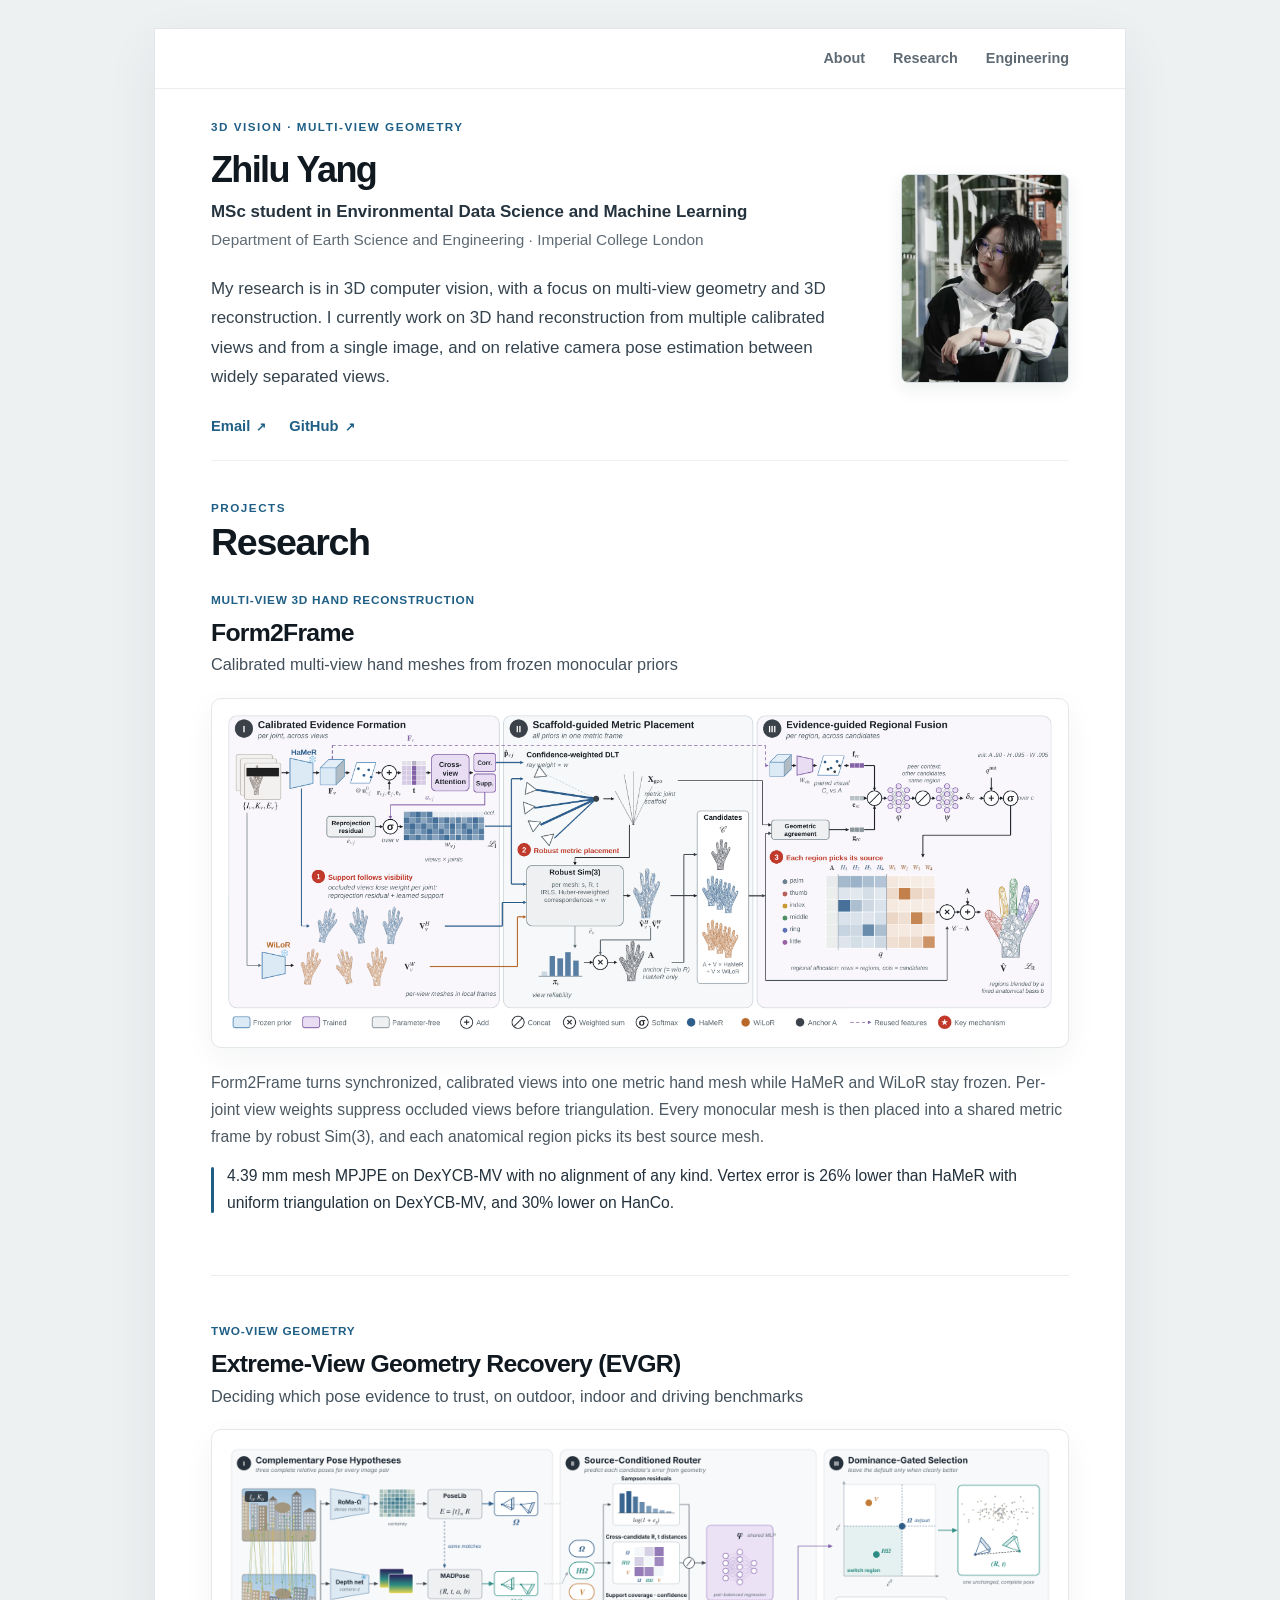
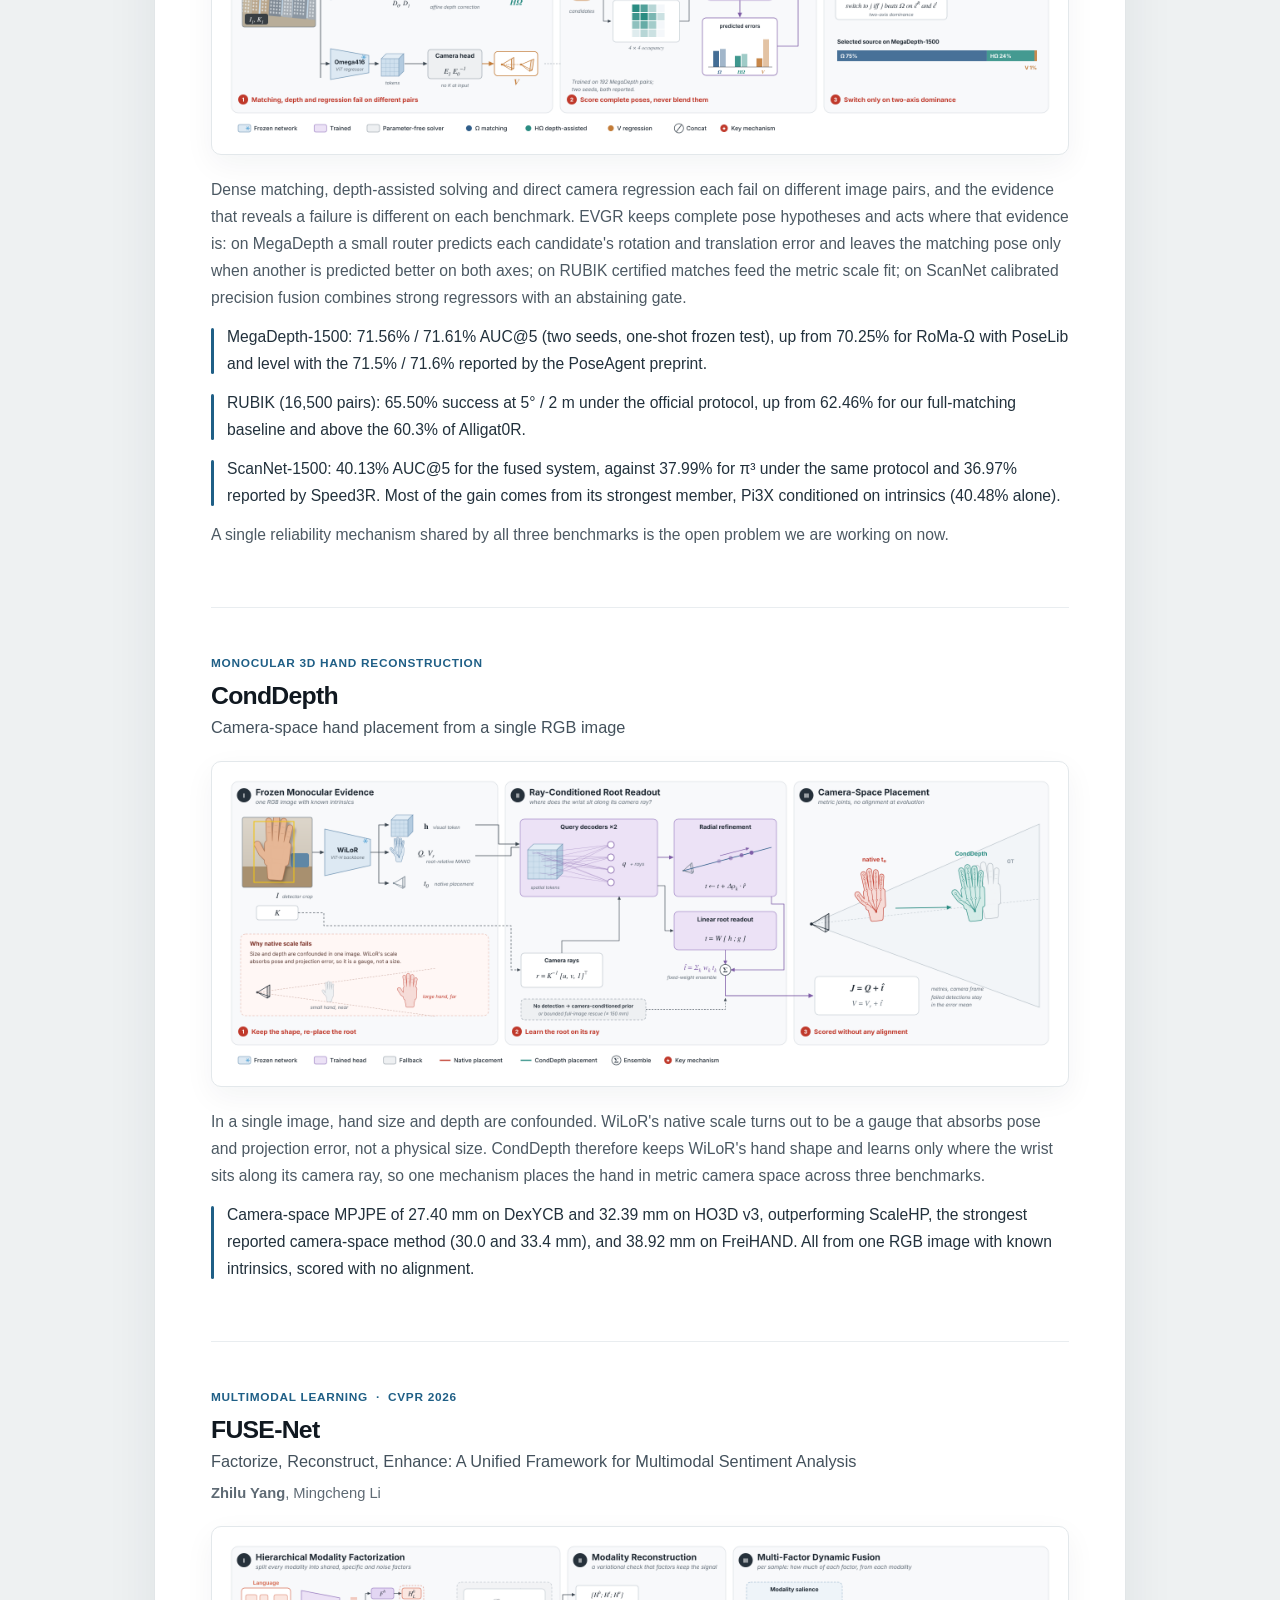
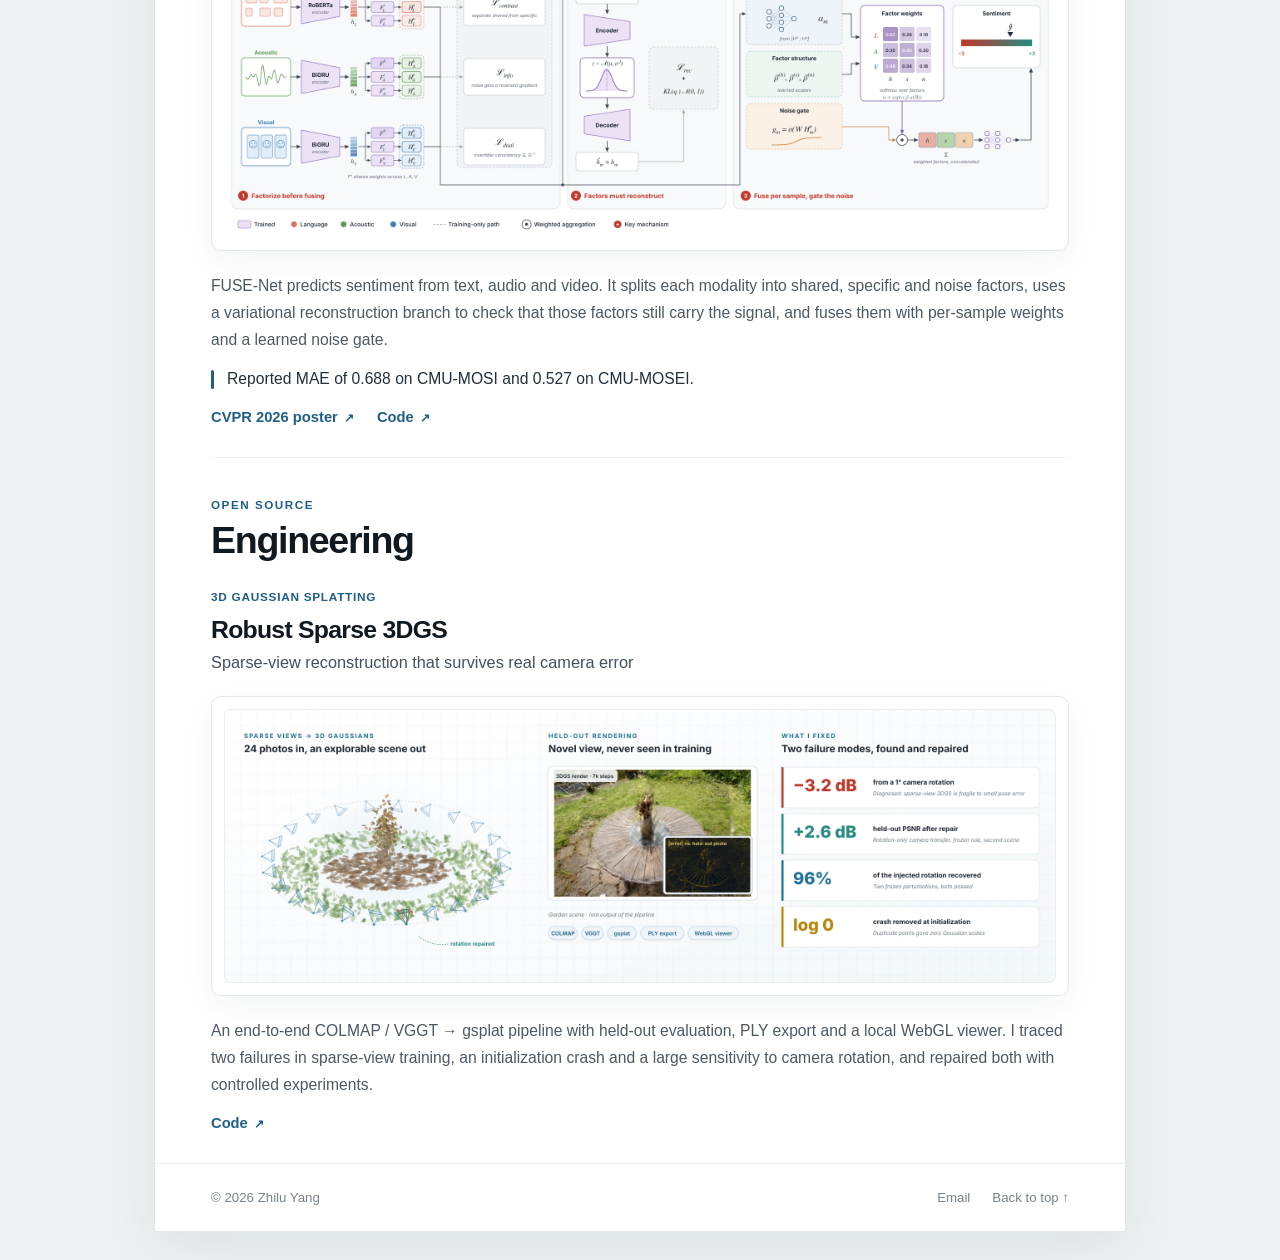
==== index.html @ f6861fce "EVGR: update to frozen three-benchmark results (MD 71.56/71.61, RUBIK 65.50, ScanNet 40.13) Co-Autho" ====
<!doctype html>
<html lang="en">
<head>
  <meta charset="utf-8">
  <meta name="viewport" content="width=device-width, initial-scale=1">
  <title>Zhilu Yang | 3D Vision &amp; Multi-View Geometry</title>
  <meta name="description" content="Zhilu Yang works on 3D vision and multi-view geometry: metric hand reconstruction and relative camera pose, at Imperial College London.">
  <meta name="author" content="Zhilu Yang">
  <meta name="theme-color" content="#eef1f2">
  <link rel="canonical" href="https://ada-zy2425.github.io/">
  <link rel="stylesheet" href="assets/styles.css?v=20261024f">
  <meta property="og:type" content="website">
  <meta property="og:title" content="Zhilu Yang | 3D Vision &amp; Multi-View Geometry">
  <meta property="og:description" content="3D vision, multi-view geometry, and metric reconstruction.">
  <meta property="og:url" content="https://ada-zy2425.github.io/">
  <meta property="og:image" content="https://ada-zy2425.github.io/assets/og-card.png">
  <meta name="twitter:card" content="summary_large_image">
  <link rel="icon" href="data:,">
</head>
<body>
  <div class="site-shell" id="top">
    <a class="skip-link" href="#main-content">Skip to content</a>

    <header class="topbar">
      <nav aria-label="Primary navigation">
        <a href="#top">About</a>
        <a href="#research">Research</a>
        <a href="#engineering">Engineering</a>
      </nav>
    </header>

    <main id="main-content">
      <section class="hero" aria-labelledby="hero-title">
        <div class="hero-copy">
          <p class="eyebrow">3D Vision · Multi-View Geometry</p>
          <h1 id="hero-title">Zhilu Yang</h1>
          <p class="role">MSc student in Environmental Data Science and Machine Learning</p>
          <p class="institution">Department of Earth Science and Engineering · Imperial College London</p>

          <p class="intro">
            My research is in 3D computer vision, with a focus on multi-view geometry and
            3D reconstruction. I currently work on 3D hand reconstruction from multiple
            calibrated views and from a single image, and on relative camera pose estimation
            between widely separated views.
          </p>

          <div class="hero-links" aria-label="Profile links">
            <a href="mailto:yyang121013@gmail.com">Email <span aria-hidden="true">↗</span></a>
            <a href="https://github.com/ada-zy2425" target="_blank" rel="me noreferrer">GitHub <span aria-hidden="true">↗</span></a>
          </div>
        </div>

        <figure class="portrait-frame">
          <img src="assets/images/zhilu-profile-crop-v3.webp" width="512" height="640" alt="Zhilu Yang at Imperial College London.">
        </figure>
      </section>

      <section class="content-section" id="research" aria-labelledby="research-title">
        <div class="section-heading">
          <div>
            <p class="section-kicker">Projects</p>
            <h2 id="research-title">Research</h2>
          </div>
        </div>

        <article class="project" id="form2frame">
          <header class="project-head">
            <p class="project-meta"><span>Multi-view 3D hand reconstruction</span></p>
            <h3>Form2Frame</h3>
            <p class="project-subtitle">Calibrated multi-view hand meshes from frozen monocular priors</p>
          </header>
          <a class="project-figure" href="assets/images/form2frame-architecture.png" target="_blank" rel="noreferrer" aria-label="Open the full Form2Frame figure">
            <img src="assets/images/form2frame-architecture.png" width="2800" height="1089" loading="lazy" alt="Form2Frame in three stages: calibrated evidence formation, scaffold-guided metric placement, and evidence-guided regional fusion.">
          </a>
          <div class="project-text">
            <p>
              Form2Frame turns synchronized, calibrated views into one metric hand mesh while
              HaMeR and WiLoR stay frozen. Per-joint view weights suppress occluded views
              before triangulation. Every monocular mesh is then placed into a shared metric
              frame by robust Sim(3), and each anatomical region picks its best source mesh.
            </p>
            <p class="result">
              4.39 mm mesh MPJPE on DexYCB-MV with no alignment of any kind. Vertex error is
              26% lower than HaMeR with uniform triangulation on DexYCB-MV, and 30% lower on HanCo.
            </p>
          </div>
        </article>

        <article class="project" id="evgr">
          <header class="project-head">
            <p class="project-meta"><span>Two-view geometry</span></p>
            <h3>Extreme-View Geometry Recovery (EVGR)</h3>
            <p class="project-subtitle">Deciding which pose evidence to trust, on outdoor, indoor and driving benchmarks</p>
          </header>
          <a class="project-figure" href="assets/images/evgr-architecture.png" target="_blank" rel="noreferrer" aria-label="Open the full EVGR figure">
            <img src="assets/images/evgr-architecture.png" width="4000" height="1440" loading="lazy" alt="EVGR: three relative-pose hypotheses from dense matching, depth-assisted solving and camera regression; a router predicts each one's error; the default is replaced only on two-axis dominance.">
          </a>
          <div class="project-text">
            <p>
              Dense matching, depth-assisted solving and direct camera regression each fail on
              different image pairs, and the evidence that reveals a failure is different on
              each benchmark. EVGR keeps complete pose hypotheses and acts where that evidence
              is: on MegaDepth a small router predicts each candidate's rotation and translation
              error and leaves the matching pose only when another is predicted better on both
              axes; on RUBIK certified matches feed the metric scale fit; on ScanNet calibrated
              precision fusion combines strong regressors with an abstaining gate.
            </p>
            <p class="result">
              MegaDepth-1500: 71.56% / 71.61% AUC@5 (two seeds, one-shot frozen test), up from
              70.25% for RoMa-Ω with PoseLib and level with the 71.5% / 71.6% reported by the
              PoseAgent preprint.
            </p>
            <p class="result">
              RUBIK (16,500 pairs): 65.50% success at 5° / 2 m under the official protocol,
              up from 62.46% for our full-matching baseline and above the 60.3% of Alligat0R.
            </p>
            <p class="result">
              ScanNet-1500: 40.13% AUC@5 for the fused system, against 37.99% for π³ under the
              same protocol and 36.97% reported by Speed3R. Most of the gain comes from its
              strongest member, Pi3X conditioned on intrinsics (40.48% alone).
            </p>
            <p>
              A single reliability mechanism shared by all three benchmarks is the open problem
              we are working on now.
            </p>
          </div>
        </article>

        <article class="project" id="conddepth">
          <header class="project-head">
            <p class="project-meta"><span>Monocular 3D hand reconstruction</span></p>
            <h3>CondDepth</h3>
            <p class="project-subtitle">Camera-space hand placement from a single RGB image</p>
          </header>
          <a class="project-figure" href="assets/images/conddepth-architecture.png?v=20261031" target="_blank" rel="noreferrer" aria-label="Open the full CondDepth figure">
            <img src="assets/images/conddepth-architecture.png?v=20261031" width="4000" height="1440" loading="lazy" alt="CondDepth: frozen WiLoR evidence, a ray-conditioned root readout, and metric placement of the hand in the camera frustum. Camera-space MPJPE: DexYCB 27.4 mm versus 30.0 for ScaleHP, HO3D v3 32.4 mm versus 33.4, FreiHAND 38.9 mm.">
          </a>
          <div class="project-text">
            <p>
              In a single image, hand size and depth are confounded. WiLoR's native scale
              turns out to be a gauge that absorbs pose and projection error, not a physical
              size. CondDepth therefore keeps WiLoR's hand shape and learns only where the
              wrist sits along its camera ray, so one mechanism places the hand in metric
              camera space across three benchmarks.
            </p>
            <p class="result">
              Camera-space MPJPE of 27.40 mm on DexYCB and 32.39 mm on HO3D v3, outperforming
              ScaleHP, the strongest reported camera-space method (30.0 and 33.4 mm), and
              38.92 mm on FreiHAND. All from one RGB image with known intrinsics, scored with
              no alignment.
            </p>
          </div>
        </article>

        <article class="project" id="fuse-net">
          <header class="project-head">
            <p class="project-meta"><span>Multimodal learning</span><span aria-hidden="true">·</span><span>CVPR 2026</span></p>
            <h3>FUSE-Net</h3>
            <p class="project-subtitle">Factorize, Reconstruct, Enhance: A Unified Framework for Multimodal Sentiment Analysis</p>
            <p class="authors"><strong>Zhilu Yang</strong>, Mingcheng Li</p>
          </header>
          <a class="project-figure" href="assets/images/fuse-net-architecture.png" target="_blank" rel="noreferrer" aria-label="Open the full FUSE-Net figure">
            <img src="assets/images/fuse-net-architecture.png" width="4000" height="1440" loading="lazy" alt="FUSE-Net: hierarchical modality factorization, a variational reconstruction channel, and multi-factor dynamic fusion.">
          </a>
          <div class="project-text">
            <p>
              FUSE-Net predicts sentiment from text, audio and video. It splits each modality
              into shared, specific and noise factors, uses a variational reconstruction
              branch to check that those factors still carry the signal, and fuses them with
              per-sample weights and a learned noise gate.
            </p>
            <p class="result">
              Reported MAE of 0.688 on CMU-MOSI and 0.527 on CMU-MOSEI.
            </p>
            <div class="inline-links">
              <a href="https://cvpr.thecvf.com/virtual/2026/poster/39669" target="_blank" rel="noreferrer">CVPR 2026 poster <span aria-hidden="true">↗</span></a>
              <a href="https://github.com/ada-zy2425/FUSE-Net" target="_blank" rel="noreferrer">Code <span aria-hidden="true">↗</span></a>
            </div>
          </div>
        </article>
      </section>

      <section class="content-section engineering-section" id="engineering" aria-labelledby="engineering-title">
        <div class="section-heading">
          <div>
            <p class="section-kicker">Open source</p>
            <h2 id="engineering-title">Engineering</h2>
          </div>
        </div>

        <article class="project" id="robust-3dgs">
          <header class="project-head">
            <p class="project-meta"><span>3D Gaussian Splatting</span></p>
            <h3>Robust Sparse 3DGS</h3>
            <p class="project-subtitle">Sparse-view reconstruction that survives real camera error</p>
          </header>
          <a class="project-figure" href="assets/images/robust-sparse-3dgs.webp" target="_blank" rel="noreferrer" aria-label="Open the full Robust Sparse 3DGS overview">
            <img src="assets/images/robust-sparse-3dgs.webp" width="4000" height="1320" loading="lazy" alt="Robust Sparse 3DGS: 24 sparse camera views around a Gaussian scene, a real held-out render with its error map, and the main fixes: a 1 degree rotation costs 3.2 dB, rotation repair recovers 2.6 dB and 96% of the injected rotation, and an initialization crash is removed.">
          </a>
          <div class="project-text">
            <p>
              An end-to-end COLMAP / VGGT → gsplat pipeline with held-out evaluation, PLY export
              and a local WebGL viewer. I traced two failures in sparse-view training, an
              initialization crash and a large sensitivity to camera rotation, and repaired
              both with controlled experiments.
            </p>
            <div class="inline-links">
              <a href="https://github.com/ada-zy2425/robust-sparse-3dgs" target="_blank" rel="noreferrer">Code <span aria-hidden="true">↗</span></a>
            </div>
          </div>
        </article>
      </section>
    </main>

    <footer>
      <p>© 2026 Zhilu Yang</p>
      <div>
        <a href="mailto:yyang121013@gmail.com">Email</a>
        <a href="#top">Back to top ↑</a>
      </div>
    </footer>

    <script type="application/ld+json">
      {"@context":"https://schema.org","@type":"Person","name":"Zhilu Yang","url":"https://ada-zy2425.github.io/","email":"mailto:yyang121013@gmail.com","jobTitle":"MSc Student and 3D Vision Researcher","affiliation":{"@type":"CollegeOrUniversity","name":"Imperial College London","url":"https://www.imperial.ac.uk/"},"sameAs":["https://github.com/ada-zy2425"],"knowsAbout":["3D vision","multi-view geometry","relative pose estimation","3D hand reconstruction","3D Gaussian splatting"]}
    </script>
  </div>
</body>
</html>
---- assets/styles.css ----
:root {
  --ink: #18232d;
  --heading: #101820;
  --muted: #5e6a74;
  --quiet: #78838c;
  --line: #dfe4e8;
  --soft-line: #e9edf0;
  --accent: #1f5f86;
  --accent-dark: #174866;
  --accent-soft: #eef5f8;
  --canvas: #eef1f2;
  --paper: #ffffff;
  --max-width: 972px;
}

* { box-sizing: border-box; }

html { scroll-behavior: smooth; }

body {
  margin: 0;
  background: var(--canvas);
  color: var(--ink);
  font-family: Inter, ui-sans-serif, -apple-system, BlinkMacSystemFont, "Segoe UI", sans-serif;
  font-size: 16px;
  line-height: 1.65;
  -webkit-font-smoothing: antialiased;
  text-rendering: optimizeLegibility;
}

::selection { color: var(--heading); background: #dcecf3; }
a { color: inherit; text-decoration: none; }
a:focus-visible { border-radius: 2px; outline: 2px solid var(--accent); outline-offset: 4px; }
img { display: block; max-width: 100%; height: auto; }

.skip-link {
  position: fixed;
  z-index: 20;
  top: 12px;
  left: 12px;
  padding: 8px 12px;
  color: #fff;
  background: var(--accent-dark);
  border-radius: 4px;
  font-size: .86rem;
  font-weight: 700;
  transform: translateY(-160%);
  transition: transform 120ms ease;
}

.skip-link:focus { outline-color: #fff; transform: translateY(0); }

.site-shell {
  width: min(calc(100% - 48px), var(--max-width));
  min-height: 100vh;
  margin: 28px auto;
  overflow: hidden;
  background: var(--paper);
  border: 1px solid #e2e6e8;
  box-shadow: 0 18px 50px rgb(25 42 53 / 7%);
}

.topbar {
  display: flex;
  align-items: center;
  justify-content: flex-end;
  min-height: 60px;
  padding: 0 56px;
  border-bottom: 1px solid var(--soft-line);
}

.topbar nav {
  display: flex;
  align-items: center;
  gap: 28px;
  color: var(--muted);
  font-size: .9rem;
  font-weight: 550;
}

.topbar nav a,
.hero-links a,
.inline-links a,
footer a { transition: color 150ms ease; }

.topbar nav a:hover,
.hero-links a:hover,
.inline-links a:hover,
footer a:hover { color: var(--accent); }

.hero {
  display: grid;
  grid-template-columns: minmax(0, 1fr) 168px;
  gap: 42px;
  align-items: start;
  padding: 30px 56px 22px;
}

.hero-copy { max-width: none; }

.eyebrow,
.section-kicker {
  margin: 0;
  color: var(--accent);
  font-size: .73rem;
  font-weight: 700;
  letter-spacing: .13em;
  line-height: 1.4;
  text-transform: uppercase;
}

h1, h2, h3, p, figure { margin-top: 0; }
h1, h2, h3 { color: var(--heading); }

h1 {
  margin-bottom: 10px;
  font-size: clamp(2rem, 3.2vw, 2.25rem);
  font-weight: 680;
  letter-spacing: -.045em;
  line-height: 1.04;
}

.eyebrow { margin-bottom: 16px; }

.role {
  margin-bottom: 3px;
  color: #25333e;
  font-size: 1.06rem;
  font-weight: 620;
  line-height: 1.48;
}

.institution { margin-bottom: 22px; color: var(--muted); font-size: .96rem; }

.intro {
  max-width: none;
  margin-bottom: 23px;
  color: #34434e;
  font-size: 1.06rem;
  line-height: 1.72;
}

.availability {
  display: flex;
  gap: 10px;
  align-items: flex-start;
  max-width: 620px;
  margin-bottom: 24px;
  color: var(--muted);
  font-size: .93rem;
  line-height: 1.55;
}

.status-dot {
  flex: 0 0 auto;
  width: 7px;
  height: 7px;
  margin-top: .48rem;
  background: #4d8b66;
  border-radius: 50%;
  box-shadow: 0 0 0 4px rgb(77 139 102 / 11%);
}

.hero-links,
.inline-links { display: flex; flex-wrap: wrap; gap: 12px 23px; }

.hero-links a,
.inline-links a { color: var(--accent); font-size: .92rem; font-weight: 650; }

.hero-links span,
.inline-links span {
  display: inline-block;
  margin-left: 2px;
  font-size: .82em;
  transition: transform 150ms ease;
}

.hero-links a:hover span,
.inline-links a:hover span { transform: translate(2px, -2px); }

.portrait-frame {
  width: 100%;
  max-width: 168px;
  margin: 0;
  align-self: center;
  justify-self: end;
  overflow: hidden;
  background: #dde5e7;
  border: 1px solid #d8dfe2;
  border-radius: 7px;
  box-shadow: 0 6px 18px rgb(26 44 55 / 8%);
}

.portrait-frame img { width: 100%; aspect-ratio: 4 / 5; object-fit: cover; object-position: center; }

.content-section {
  position: relative;
  padding: 40px 56px 22px;
  scroll-margin-top: 24px;
}

.section-heading {
  display: flex;
  gap: 36px;
  align-items: end;
  justify-content: space-between;
  margin-bottom: 22px;
}

.section-heading h2 {
  margin: 5px 0 0;
  font-size: clamp(1.85rem, 3vw, 2.35rem);
  font-weight: 680;
  letter-spacing: -.035em;
  line-height: 1.15;
}

/* ---------- projects ---------- */
.project {
  padding: 46px 0 6px;
  border-top: 1px solid var(--soft-line);
  scroll-margin-top: 24px;
}

.project:first-of-type { padding-top: 4px; border-top: 0; }

.content-section::before {
  content: "";
  position: absolute;
  top: 0;
  right: 56px;
  left: 56px;
  height: 1px;
  background: #edf0f2;
}
.project + .project { margin-top: 40px; }

.project-head { margin-bottom: 20px; }

.project-meta {
  display: flex;
  flex-wrap: wrap;
  gap: 3px 8px;
  margin-bottom: 8px;
  color: var(--accent);
  font-size: .74rem;
  font-weight: 700;
  letter-spacing: .06em;
  text-transform: uppercase;
}

.project-head h3 {
  margin-bottom: 3px;
  font-size: 1.55rem;
  font-weight: 690;
  letter-spacing: -.03em;
  line-height: 1.22;
}

.project-subtitle { margin: 0; color: #43515c; font-size: 1.02rem; font-weight: 540; }
.authors { margin: 6px 0 0; color: var(--muted); font-size: .92rem; }

.project-figure {
  display: block;
  margin-bottom: 22px;
  padding: 12px;
  overflow: hidden;
  background: #fff;
  border: 1px solid #e3e8eb;
  border-radius: 10px;
  box-shadow: 0 10px 30px rgb(25 42 53 / 5%);
  transition: border-color 160ms ease, box-shadow 160ms ease, transform 160ms ease;
}

.project-figure:hover { border-color: #b9cbd5; box-shadow: 0 16px 40px rgb(25 42 53 / 10%); transform: translateY(-2px); }
.project-figure img { width: 100%; }


.project-text { max-width: none; }
.project-text p { margin-bottom: 12px; color: #4c5963; font-size: .98rem; line-height: 1.72; }

.project-text .result {
  position: relative;
  padding-left: 16px;
  color: #22313c;
  font-weight: 520;
}

.project-text .result::before {
  content: "";
  position: absolute;
  top: 4px;
  bottom: 4px;
  left: 0;
  width: 3px;
  background: var(--accent);
  border-radius: 2px;
}

.project-text .inline-links { margin-top: 4px; }



footer {
  display: flex;
  align-items: center;
  justify-content: space-between;
  min-height: 68px;
  padding: 0 56px;
  color: var(--quiet);
  border-top: 1px solid var(--soft-line);
  font-size: .83rem;
}

footer p { margin: 0; }
footer div { display: flex; gap: 22px; }

@media (max-width: 900px) {
  .site-shell { width: min(calc(100% - 32px), var(--max-width)); margin: 16px auto; }
  .topbar, footer { padding-right: 38px; padding-left: 38px; }
  .hero { grid-template-columns: minmax(0, 1fr) 158px; gap: 32px; padding: 30px 38px 22px; }
  .content-section { padding: 34px 38px 22px; }
  .content-section::before { right: 38px; left: 38px; }
}

@media (max-width: 720px) {
  body { background: var(--paper); }
  .site-shell { width: 100%; margin: 0; border: 0; box-shadow: none; }
  .topbar { min-height: 56px; padding: 0 22px; }
  .topbar nav { gap: 18px; font-size: .83rem; }
  .hero { grid-template-columns: 1fr; gap: 26px; padding: 30px 22px 22px; }
  .hero-copy { max-width: none; }
  h1 { font-size: clamp(1.85rem, 8vw, 2rem); }
  .portrait-frame { width: min(100%, 152px); margin-top: 0; align-self: start; justify-self: start; transform: none; }
  .content-section { padding: 30px 22px 22px; }
  .content-section::before { right: 22px; left: 22px; }
  .section-heading { display: block; margin-bottom: 20px; }
  .project-figure { padding: 4px; }
  .project-head h3 { font-size: 1.4rem; }
  .section-heading .section-note { margin-top: 10px; }
  footer { min-height: 80px; padding: 0 22px; }
}

@media (max-width: 430px) {
  .topbar nav { gap: 14px; font-size: .78rem; }
  .role { font-size: 1.04rem; }
  .intro { font-size: 1rem; }
  .hero-links { column-gap: 17px; }
  footer { align-items: flex-start; flex-direction: column; justify-content: center; gap: 5px; }
}

@media (prefers-reduced-motion: reduce) {
  html { scroll-behavior: auto; }
  *, *::before, *::after { transition-duration: .01ms !important; }
}

@media print {
  body { background: #fff; }
  .site-shell { width: 100%; margin: 0; border: 0; box-shadow: none; }
  .topbar nav, .hero-links, .inline-links, footer div { display: none; }
  .project { break-inside: avoid; }
}
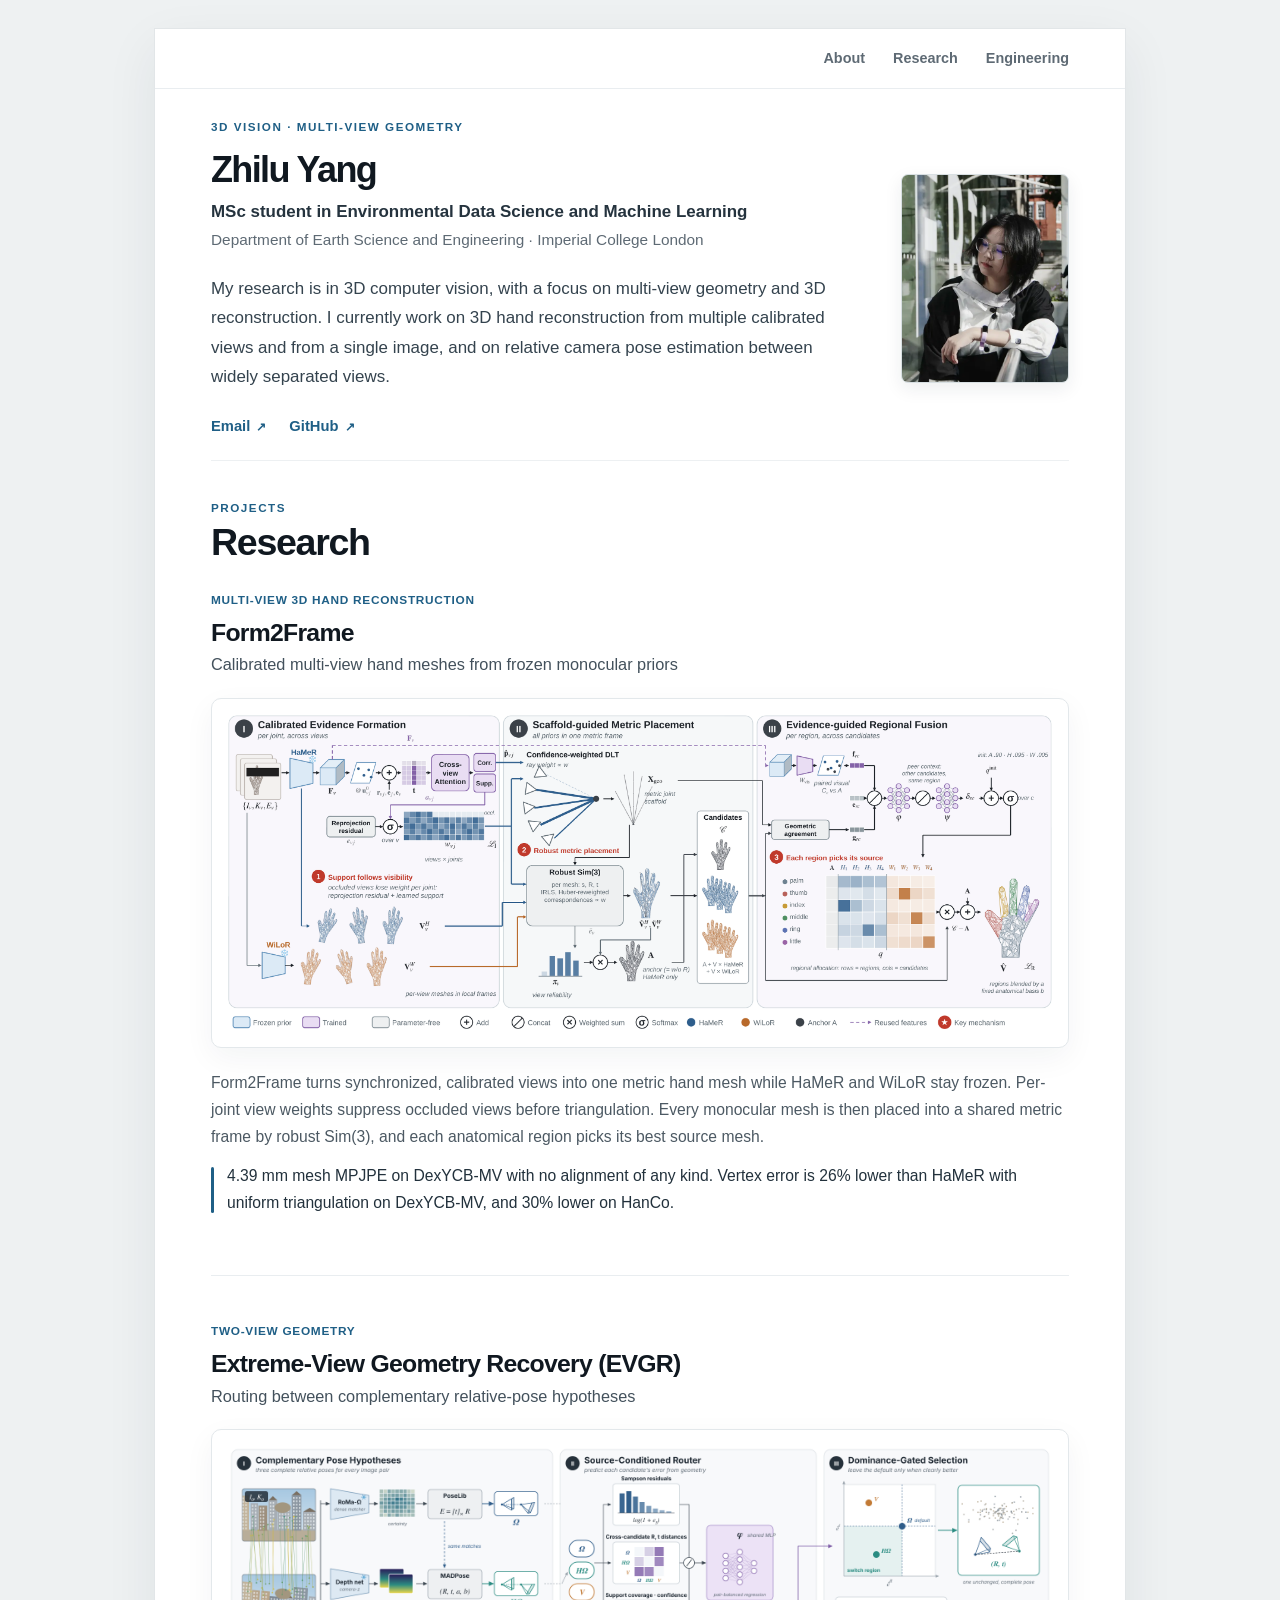
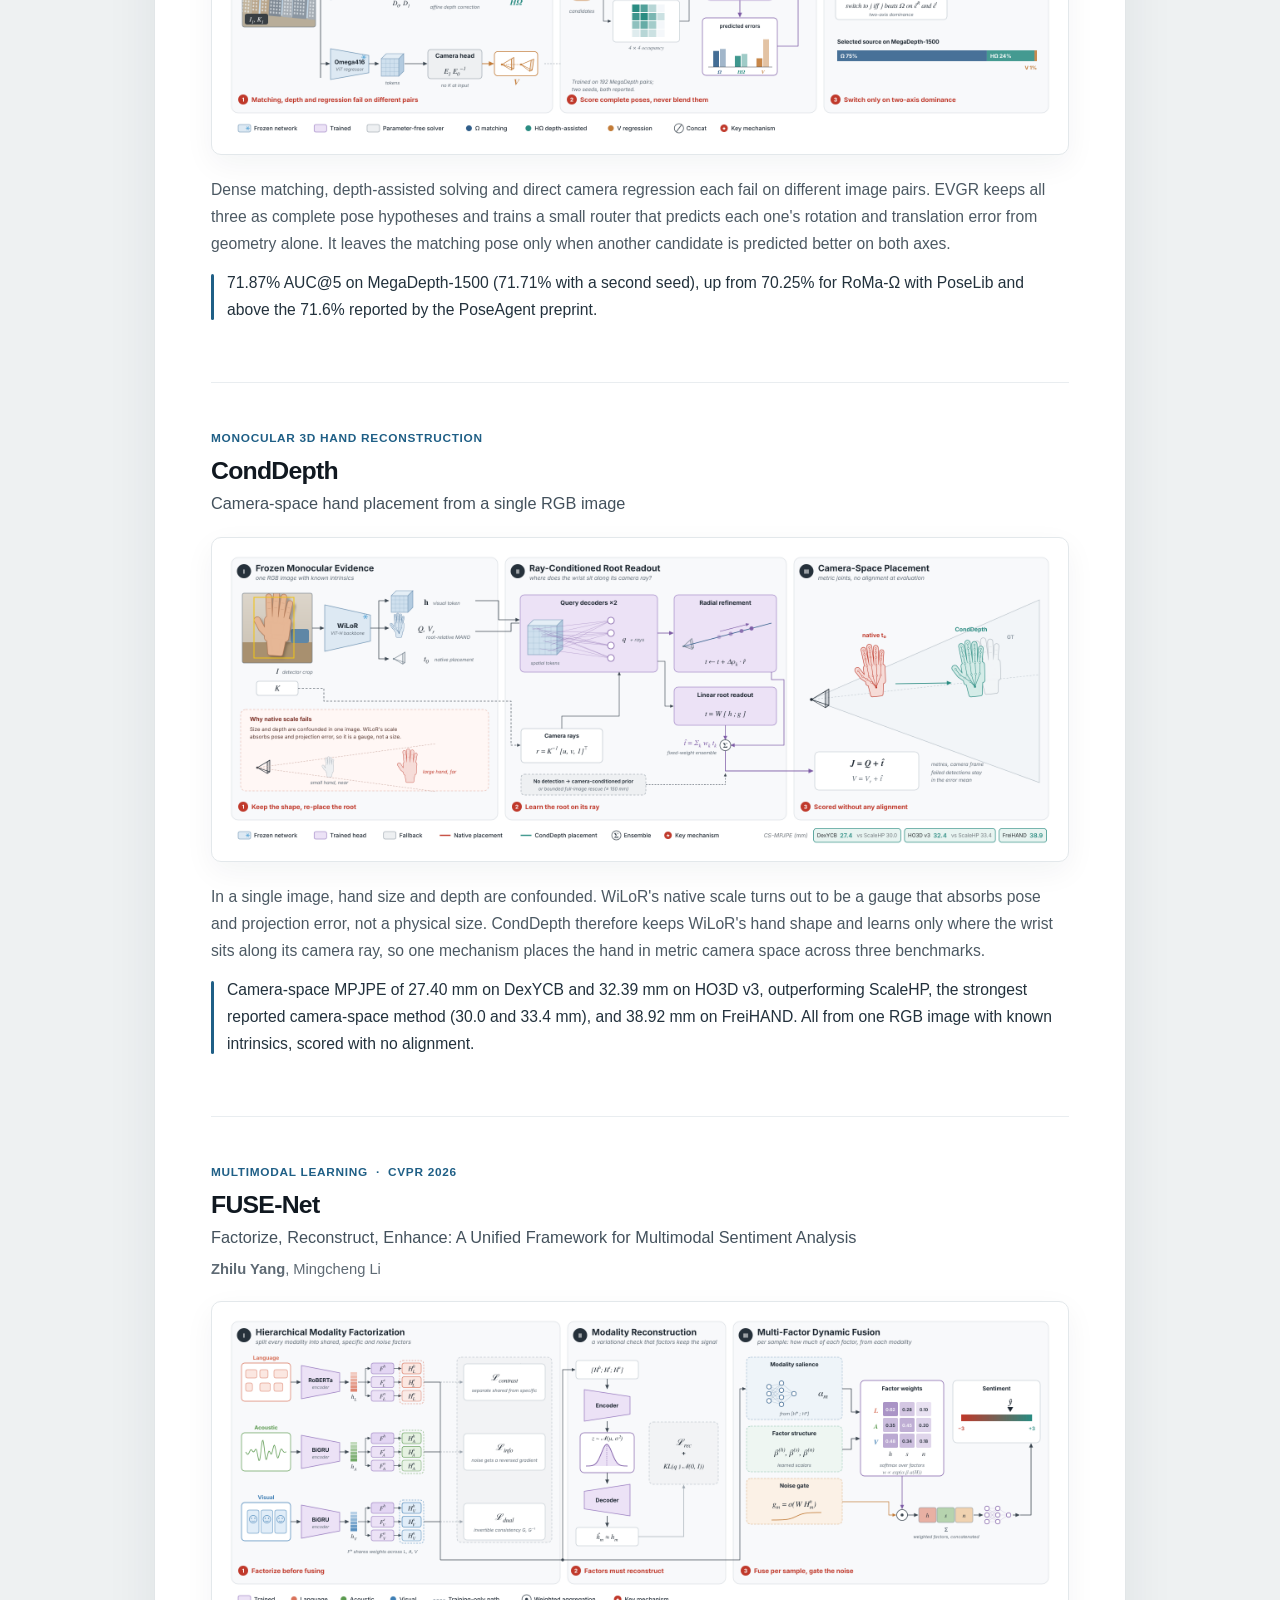
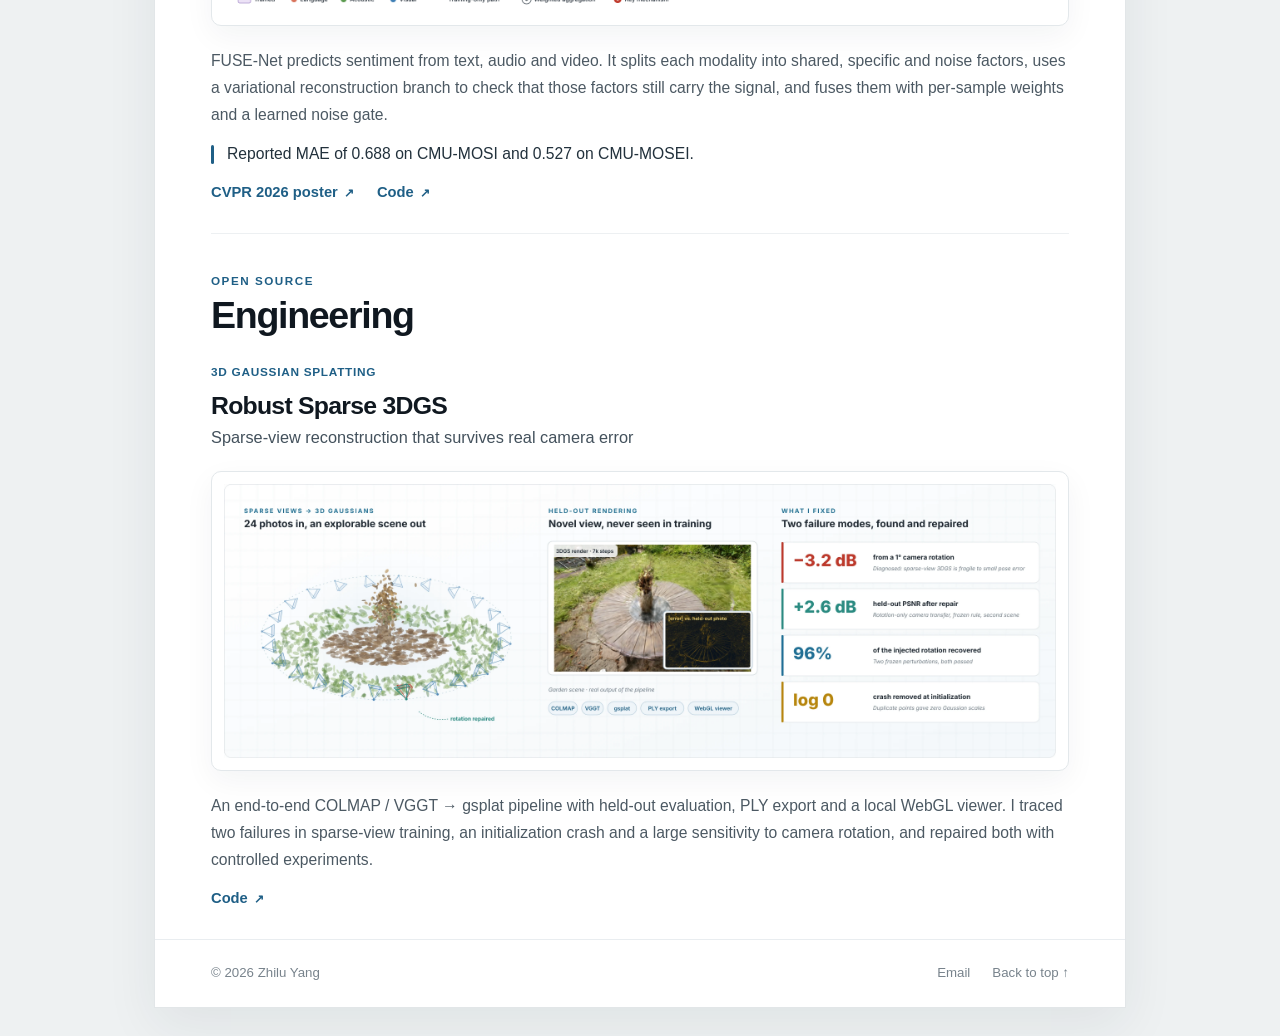
==== commit c7609ebf: "CondDepth: lead with results on all three benchmarks, add results strip to figure Co-Authored-By: Cl" ====
--- a/index.html
+++ b/index.html
@@ -90,7 +90,7 @@
           <header class="project-head">
             <p class="project-meta"><span>Two-view geometry</span></p>
             <h3>Extreme-View Geometry Recovery (EVGR)</h3>
-            <p class="project-subtitle">Deciding which pose evidence to trust, on outdoor, indoor and driving benchmarks</p>
+            <p class="project-subtitle">Routing between complementary relative-pose hypotheses</p>
           </header>
           <a class="project-figure" href="assets/images/evgr-architecture.png" target="_blank" rel="noreferrer" aria-label="Open the full EVGR figure">
             <img src="assets/images/evgr-architecture.png" width="4000" height="1440" loading="lazy" alt="EVGR: three relative-pose hypotheses from dense matching, depth-assisted solving and camera regression; a router predicts each one's error; the default is replaced only on two-axis dominance.">
@@ -98,30 +98,14 @@
           <div class="project-text">
             <p>
               Dense matching, depth-assisted solving and direct camera regression each fail on
-              different image pairs, and the evidence that reveals a failure is different on
-              each benchmark. EVGR keeps complete pose hypotheses and acts where that evidence
-              is: on MegaDepth a small router predicts each candidate's rotation and translation
-              error and leaves the matching pose only when another is predicted better on both
-              axes; on RUBIK certified matches feed the metric scale fit; on ScanNet calibrated
-              precision fusion combines strong regressors with an abstaining gate.
-            </p>
-            <p class="result">
-              MegaDepth-1500: 71.56% / 71.61% AUC@5 (two seeds, one-shot frozen test), up from
-              70.25% for RoMa-Ω with PoseLib and level with the 71.5% / 71.6% reported by the
-              PoseAgent preprint.
-            </p>
-            <p class="result">
-              RUBIK (16,500 pairs): 65.50% success at 5° / 2 m under the official protocol,
-              up from 62.46% for our full-matching baseline and above the 60.3% of Alligat0R.
-            </p>
-            <p class="result">
-              ScanNet-1500: 40.13% AUC@5 for the fused system, against 37.99% for π³ under the
-              same protocol and 36.97% reported by Speed3R. Most of the gain comes from its
-              strongest member, Pi3X conditioned on intrinsics (40.48% alone).
-            </p>
-            <p>
-              A single reliability mechanism shared by all three benchmarks is the open problem
-              we are working on now.
+              different image pairs. EVGR keeps all three as complete pose hypotheses and trains
+              a small router that predicts each one's rotation and translation error from
+              geometry alone. It leaves the matching pose only when another candidate is
+              predicted better on both axes.
+            </p>
+            <p class="result">
+              71.87% AUC@5 on MegaDepth-1500 (71.71% with a second seed), up from 70.25% for
+              RoMa-Ω with PoseLib and above the 71.6% reported by the PoseAgent preprint.
             </p>
           </div>
         </article>
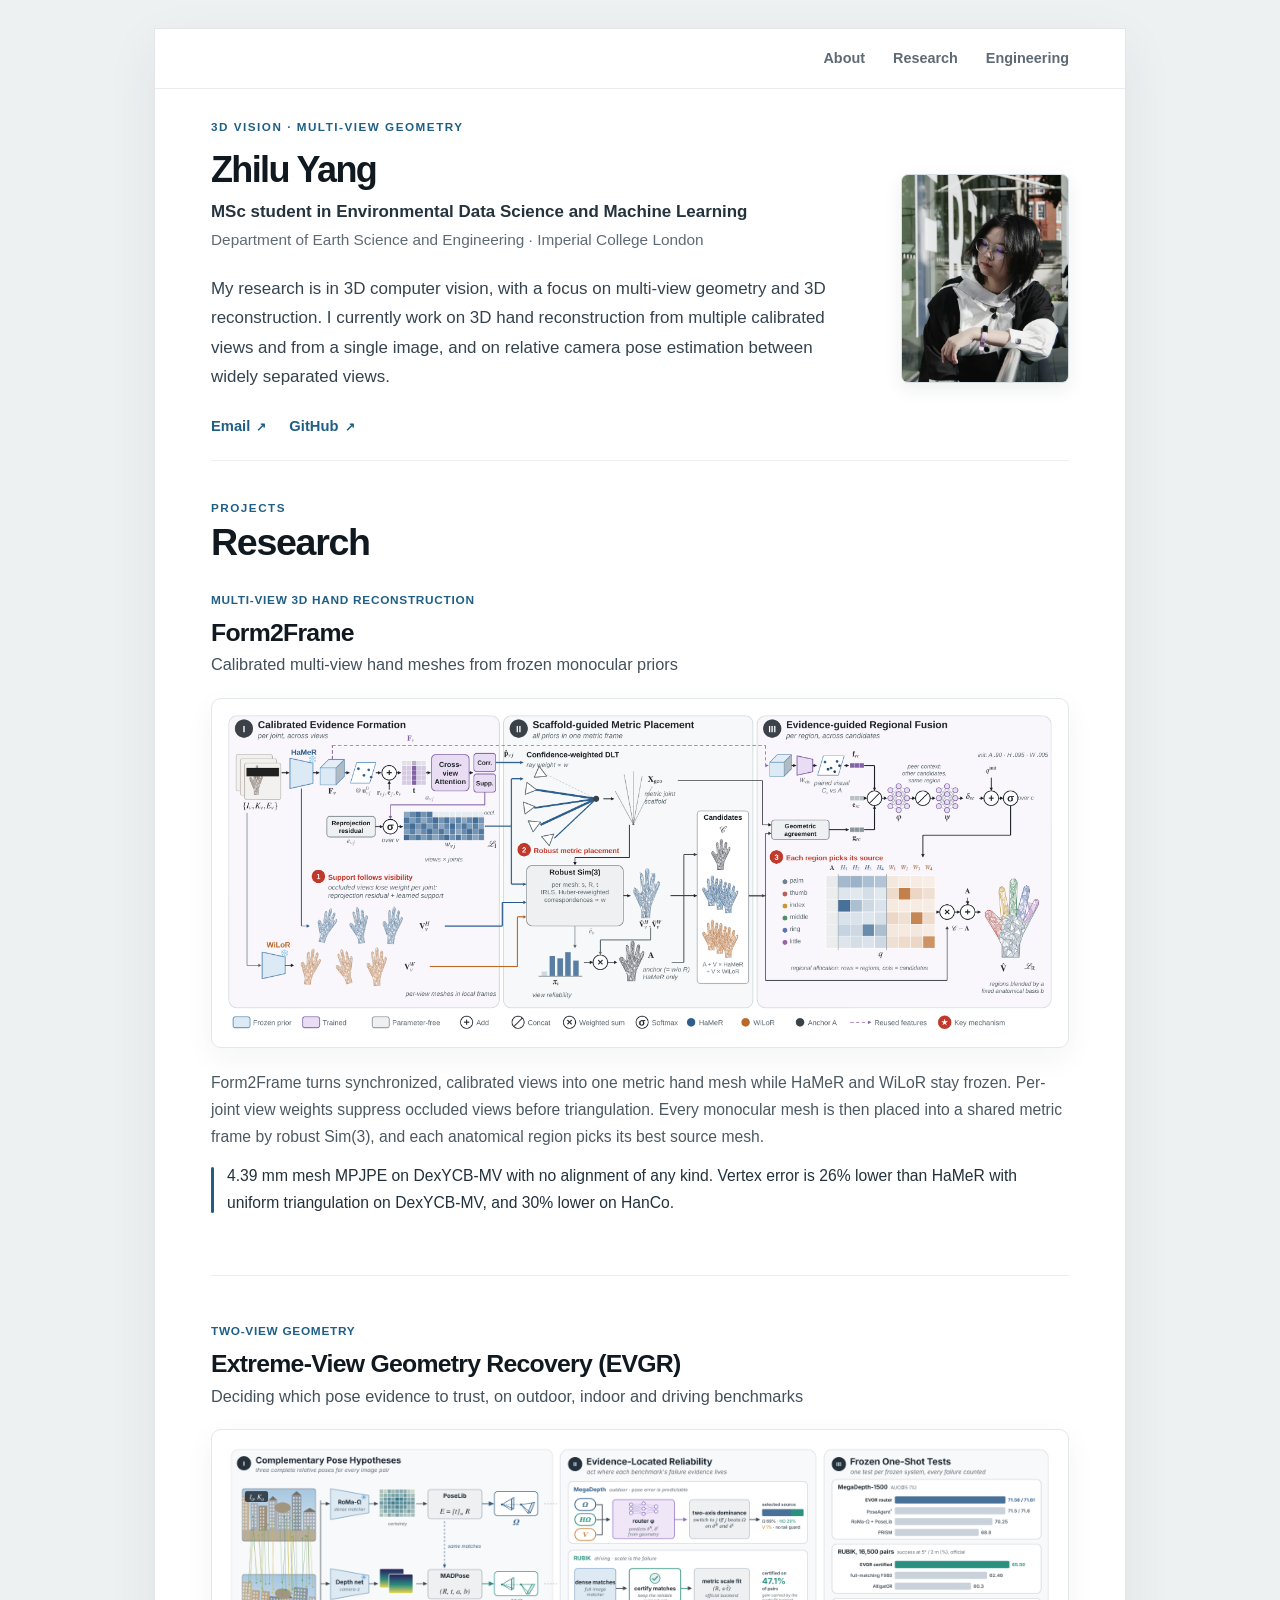
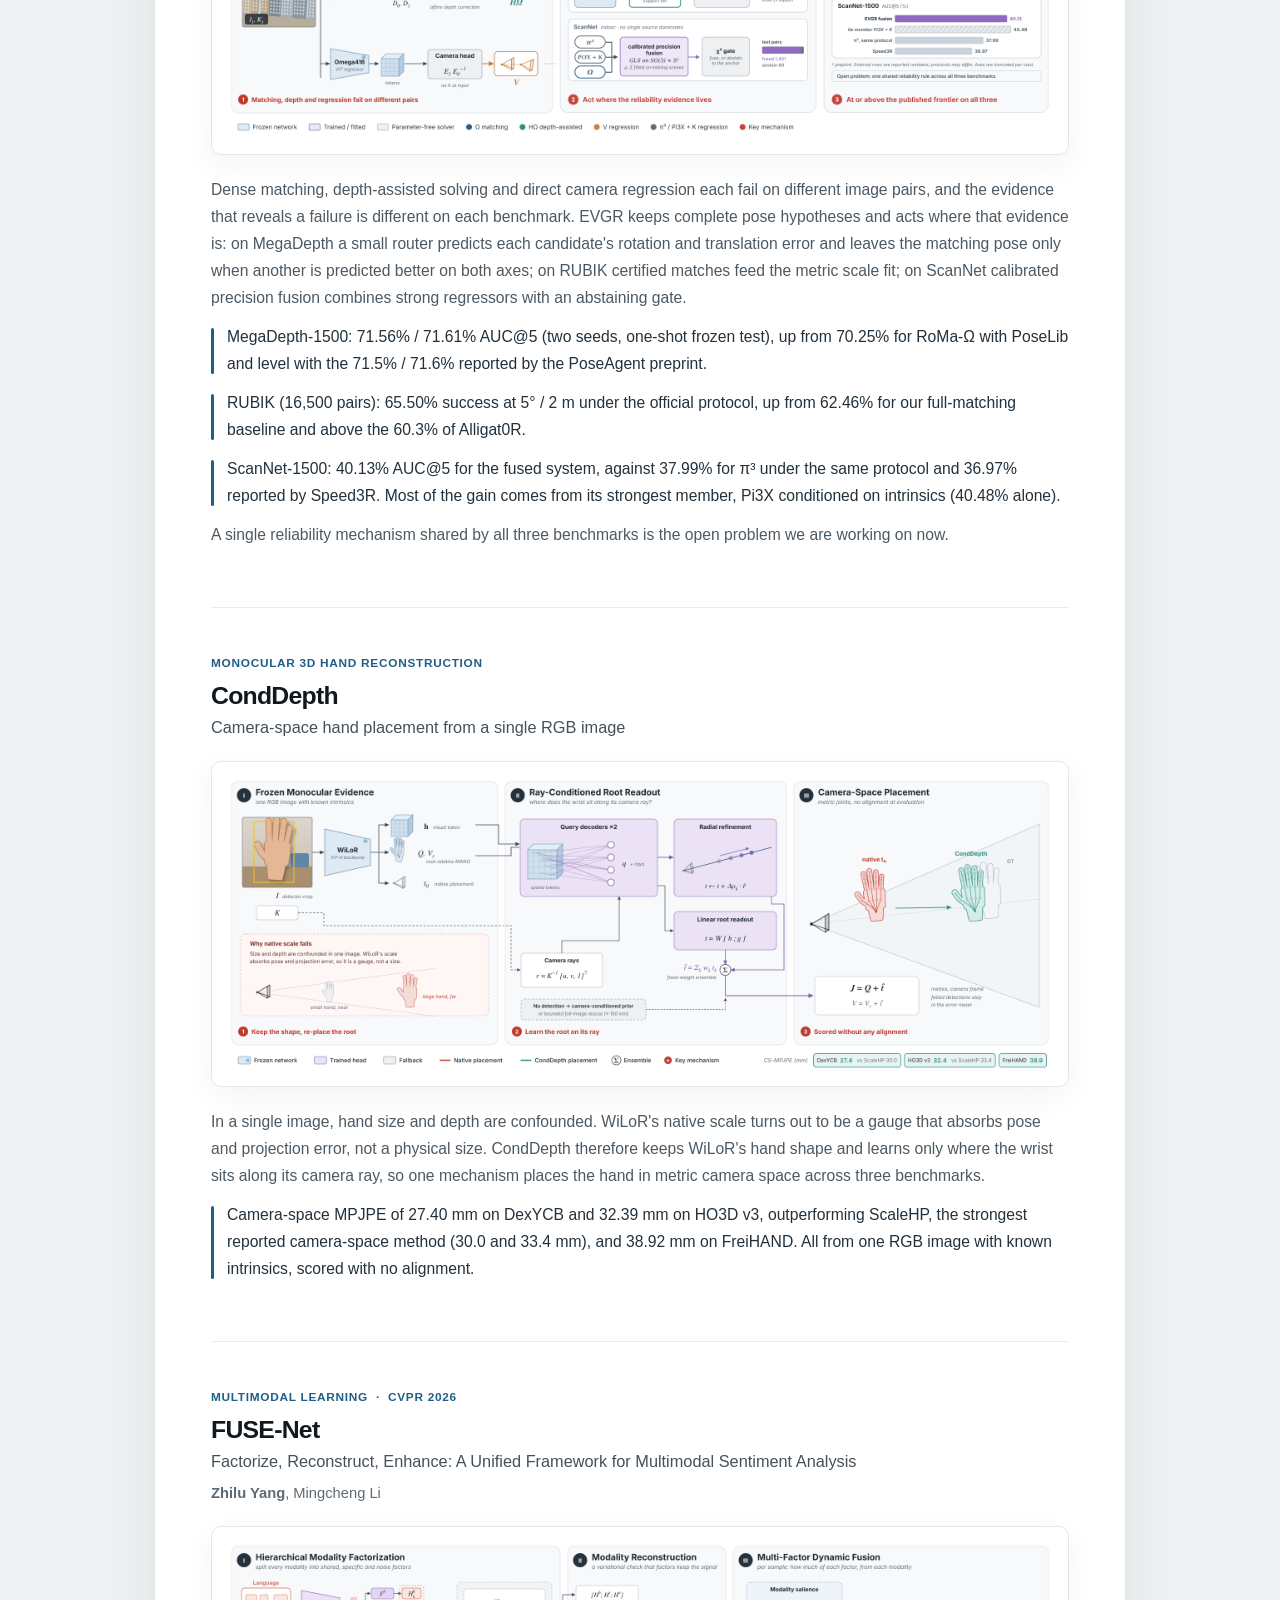
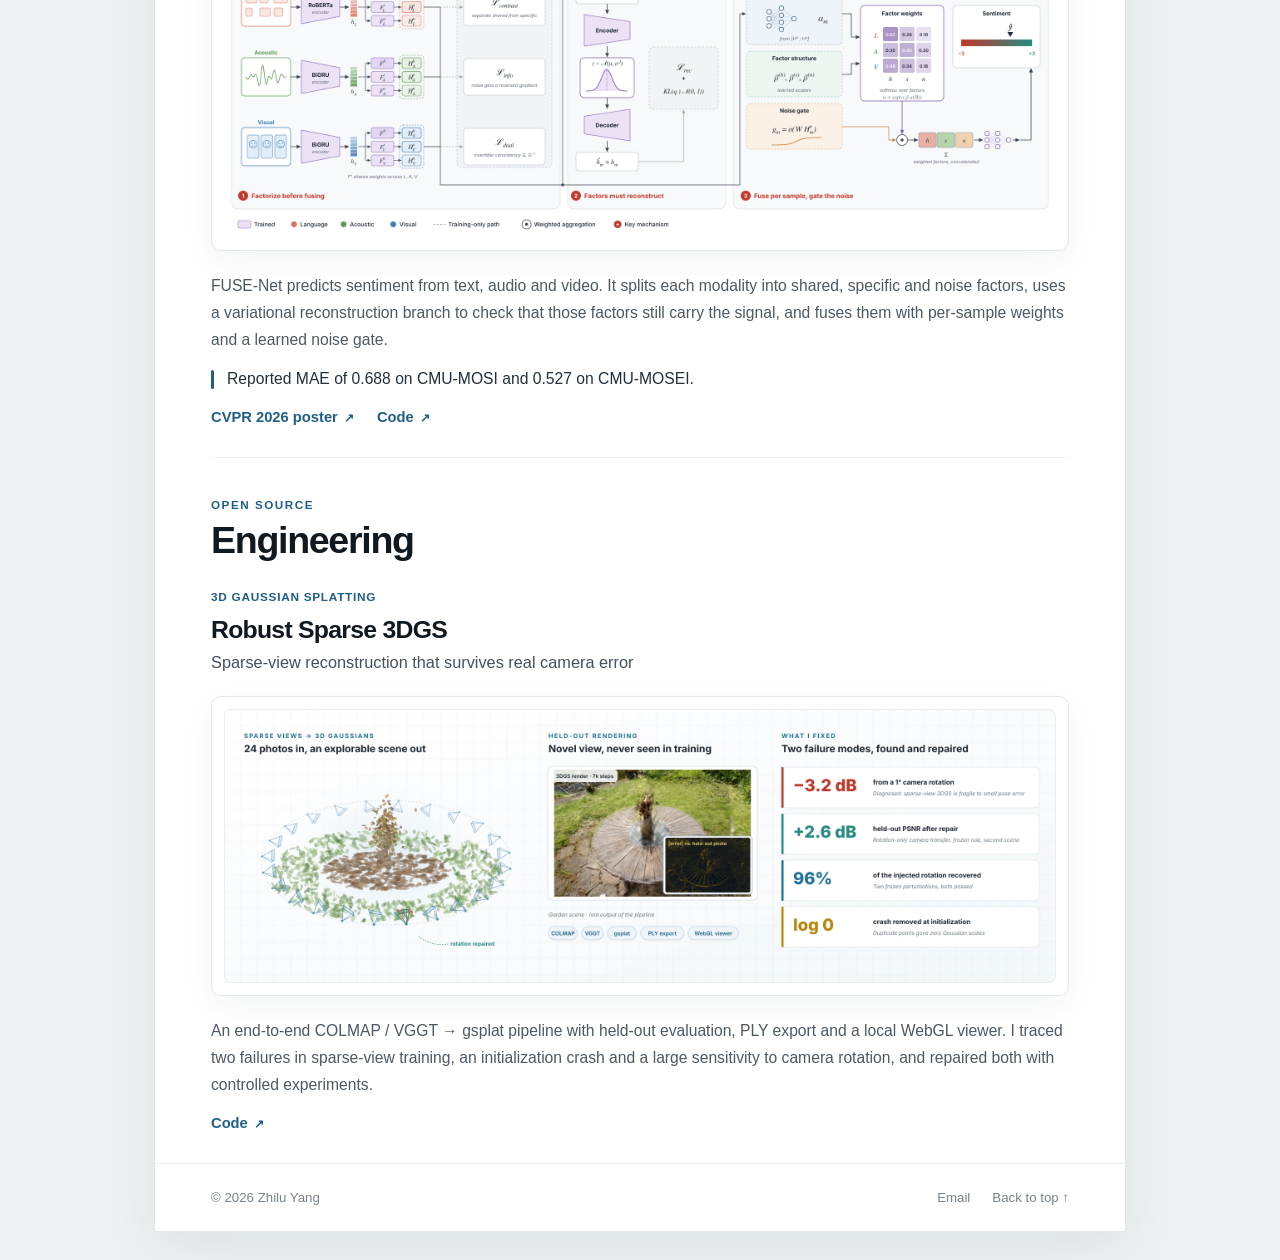
==== commit 37b4f382: "EVGR figure: redraw panels II-III for the three-benchmark system and frozen results Co-Authored-By: " ====
--- a/index.html
+++ b/index.html
@@ -90,22 +90,38 @@
           <header class="project-head">
             <p class="project-meta"><span>Two-view geometry</span></p>
             <h3>Extreme-View Geometry Recovery (EVGR)</h3>
-            <p class="project-subtitle">Routing between complementary relative-pose hypotheses</p>
+            <p class="project-subtitle">Deciding which pose evidence to trust, on outdoor, indoor and driving benchmarks</p>
           </header>
           <a class="project-figure" href="assets/images/evgr-architecture.png" target="_blank" rel="noreferrer" aria-label="Open the full EVGR figure">
-            <img src="assets/images/evgr-architecture.png" width="4000" height="1440" loading="lazy" alt="EVGR: three relative-pose hypotheses from dense matching, depth-assisted solving and camera regression; a router predicts each one's error; the default is replaced only on two-axis dominance.">
+            <img src="assets/images/evgr-architecture.png" width="4000" height="1440" loading="lazy" alt="EVGR: complementary relative-pose hypotheses; per-benchmark reliability actions (a dominance-gated router on MegaDepth, match certification for metric scale on RUBIK, calibrated precision fusion on ScanNet); frozen one-shot test results on all three benchmarks.">
           </a>
           <div class="project-text">
             <p>
               Dense matching, depth-assisted solving and direct camera regression each fail on
-              different image pairs. EVGR keeps all three as complete pose hypotheses and trains
-              a small router that predicts each one's rotation and translation error from
-              geometry alone. It leaves the matching pose only when another candidate is
-              predicted better on both axes.
-            </p>
-            <p class="result">
-              71.87% AUC@5 on MegaDepth-1500 (71.71% with a second seed), up from 70.25% for
-              RoMa-Ω with PoseLib and above the 71.6% reported by the PoseAgent preprint.
+              different image pairs, and the evidence that reveals a failure is different on
+              each benchmark. EVGR keeps complete pose hypotheses and acts where that evidence
+              is: on MegaDepth a small router predicts each candidate's rotation and translation
+              error and leaves the matching pose only when another is predicted better on both
+              axes; on RUBIK certified matches feed the metric scale fit; on ScanNet calibrated
+              precision fusion combines strong regressors with an abstaining gate.
+            </p>
+            <p class="result">
+              MegaDepth-1500: 71.56% / 71.61% AUC@5 (two seeds, one-shot frozen test), up from
+              70.25% for RoMa-Ω with PoseLib and level with the 71.5% / 71.6% reported by the
+              PoseAgent preprint.
+            </p>
+            <p class="result">
+              RUBIK (16,500 pairs): 65.50% success at 5° / 2 m under the official protocol,
+              up from 62.46% for our full-matching baseline and above the 60.3% of Alligat0R.
+            </p>
+            <p class="result">
+              ScanNet-1500: 40.13% AUC@5 for the fused system, against 37.99% for π³ under the
+              same protocol and 36.97% reported by Speed3R. Most of the gain comes from its
+              strongest member, Pi3X conditioned on intrinsics (40.48% alone).
+            </p>
+            <p>
+              A single reliability mechanism shared by all three benchmarks is the open problem
+              we are working on now.
             </p>
           </div>
         </article>
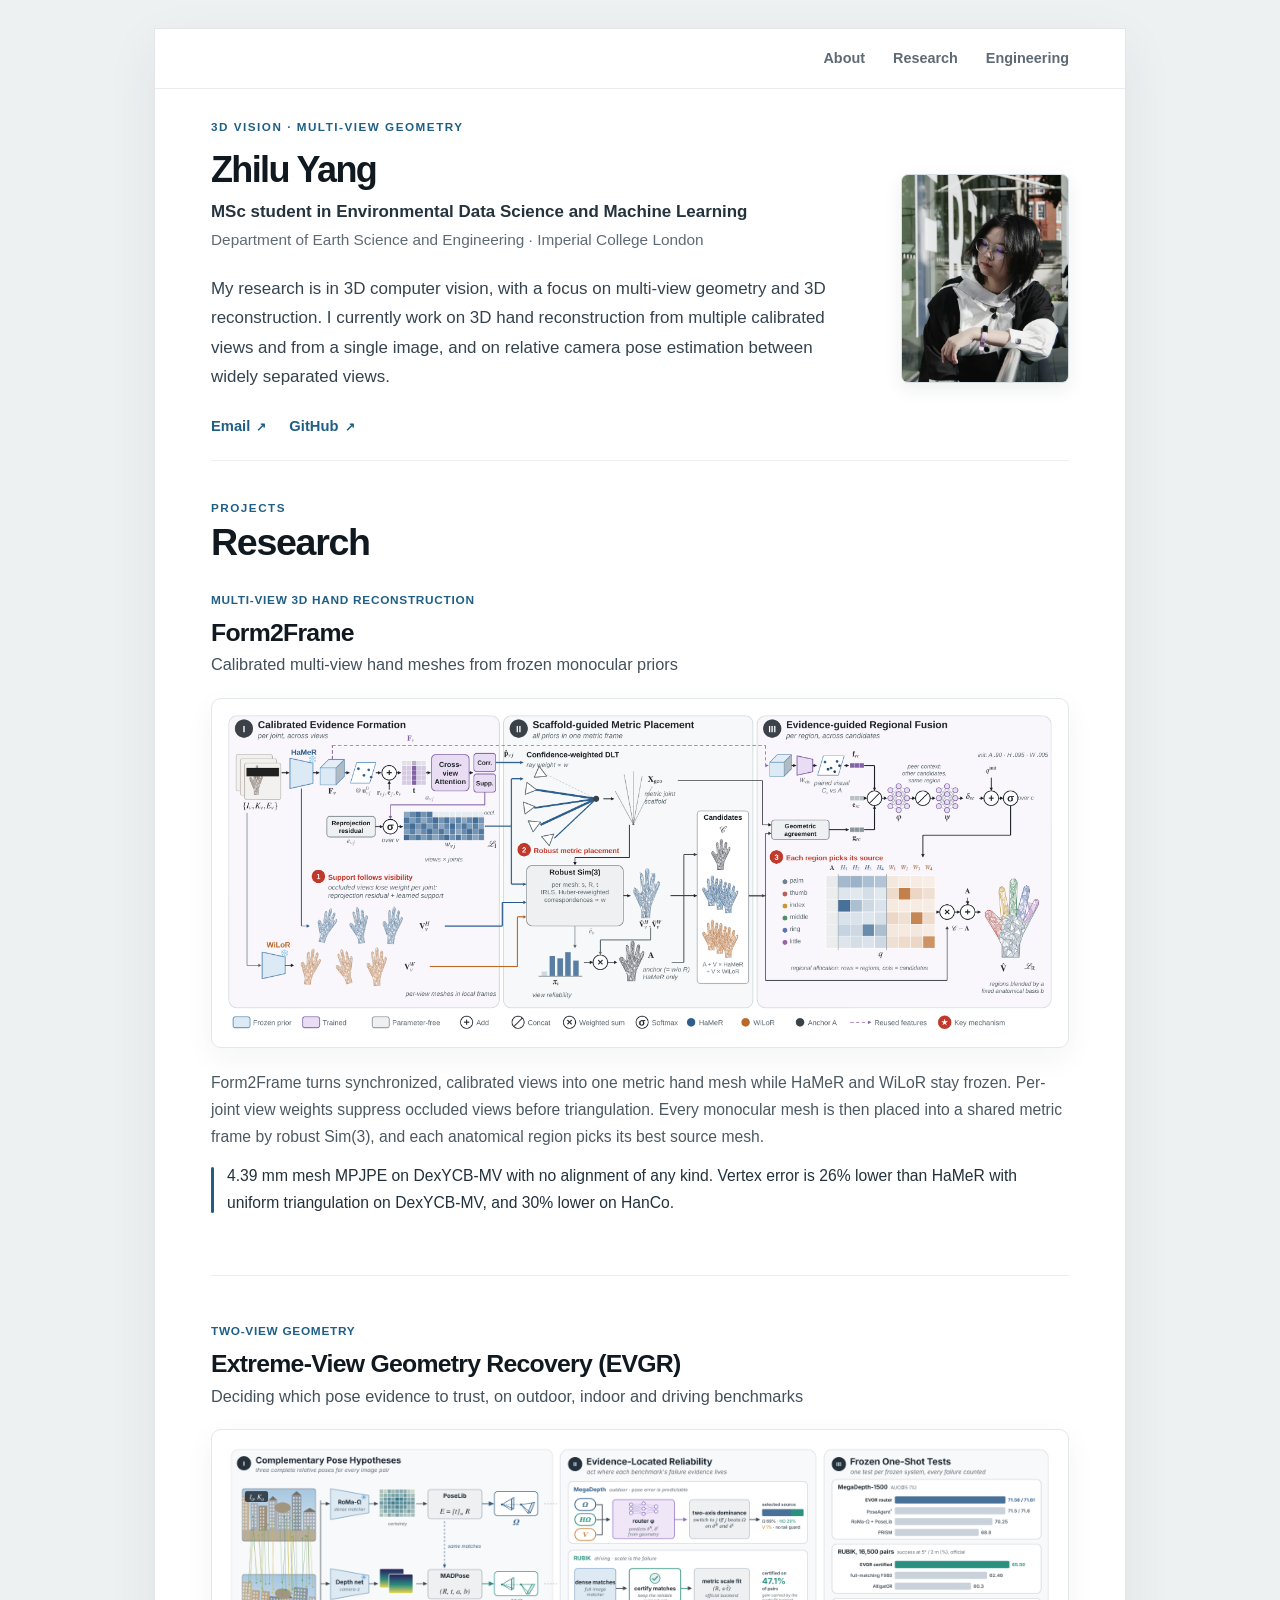
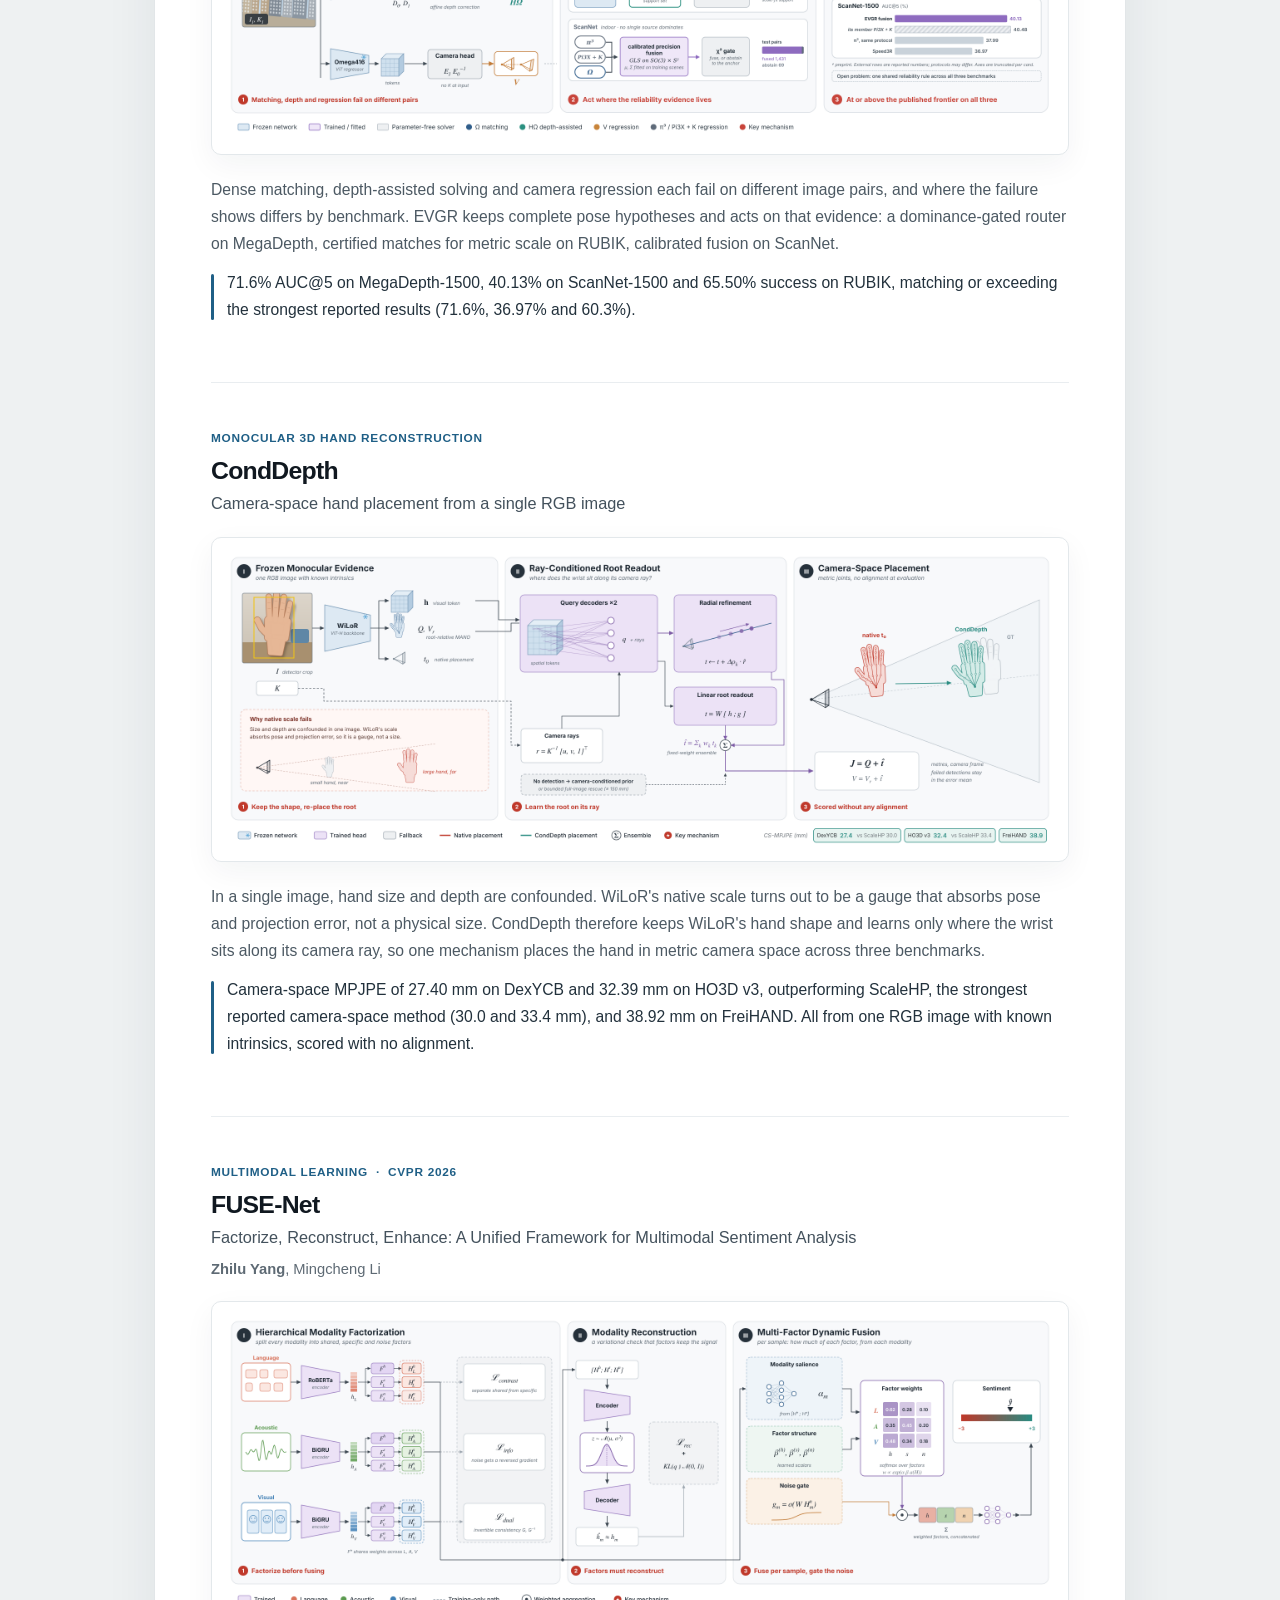
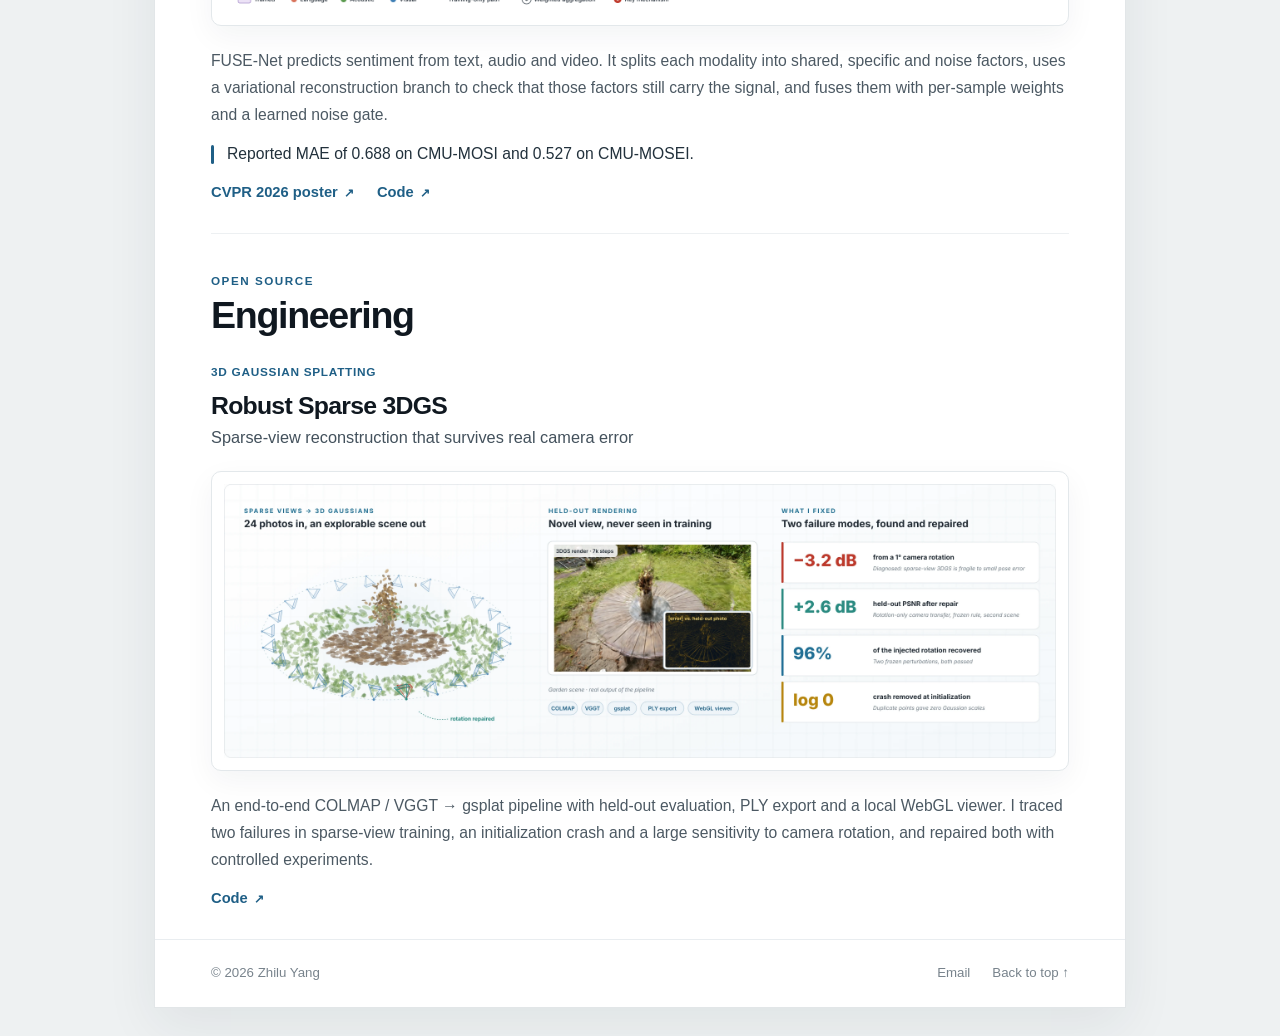
==== commit 44bcb2ea: "EVGR: shorten text to two paragraphs Co-Authored-By: Claude Opus 5.5 <noreply@anthropic.com> Claude-" ====
--- a/index.html
+++ b/index.html
@@ -92,36 +92,19 @@
             <h3>Extreme-View Geometry Recovery (EVGR)</h3>
             <p class="project-subtitle">Deciding which pose evidence to trust, on outdoor, indoor and driving benchmarks</p>
           </header>
-          <a class="project-figure" href="assets/images/evgr-architecture.png" target="_blank" rel="noreferrer" aria-label="Open the full EVGR figure">
-            <img src="assets/images/evgr-architecture.png" width="4000" height="1440" loading="lazy" alt="EVGR: complementary relative-pose hypotheses; per-benchmark reliability actions (a dominance-gated router on MegaDepth, match certification for metric scale on RUBIK, calibrated precision fusion on ScanNet); frozen one-shot test results on all three benchmarks.">
-          </a>
-          <div class="project-text">
-            <p>
-              Dense matching, depth-assisted solving and direct camera regression each fail on
-              different image pairs, and the evidence that reveals a failure is different on
-              each benchmark. EVGR keeps complete pose hypotheses and acts where that evidence
-              is: on MegaDepth a small router predicts each candidate's rotation and translation
-              error and leaves the matching pose only when another is predicted better on both
-              axes; on RUBIK certified matches feed the metric scale fit; on ScanNet calibrated
-              precision fusion combines strong regressors with an abstaining gate.
-            </p>
-            <p class="result">
-              MegaDepth-1500: 71.56% / 71.61% AUC@5 (two seeds, one-shot frozen test), up from
-              70.25% for RoMa-Ω with PoseLib and level with the 71.5% / 71.6% reported by the
-              PoseAgent preprint.
-            </p>
-            <p class="result">
-              RUBIK (16,500 pairs): 65.50% success at 5° / 2 m under the official protocol,
-              up from 62.46% for our full-matching baseline and above the 60.3% of Alligat0R.
-            </p>
-            <p class="result">
-              ScanNet-1500: 40.13% AUC@5 for the fused system, against 37.99% for π³ under the
-              same protocol and 36.97% reported by Speed3R. Most of the gain comes from its
-              strongest member, Pi3X conditioned on intrinsics (40.48% alone).
-            </p>
-            <p>
-              A single reliability mechanism shared by all three benchmarks is the open problem
-              we are working on now.
+          <a class="project-figure" href="assets/images/evgr-architecture.png?v=20261031" target="_blank" rel="noreferrer" aria-label="Open the full EVGR figure">
+            <img src="assets/images/evgr-architecture.png?v=20261031" width="4000" height="1440" loading="lazy" alt="EVGR: complementary relative-pose hypotheses; per-benchmark reliability actions (a dominance-gated router on MegaDepth, match certification for metric scale on RUBIK, calibrated precision fusion on ScanNet); frozen one-shot test results on all three benchmarks.">
+          </a>
+          <div class="project-text">
+            <p>
+              Dense matching, depth-assisted solving and camera regression each fail on different
+              image pairs, and where the failure shows differs by benchmark. EVGR keeps complete
+              pose hypotheses and acts on that evidence: a dominance-gated router on MegaDepth,
+              certified matches for metric scale on RUBIK, calibrated fusion on ScanNet.
+            </p>
+            <p class="result">
+              71.6% AUC@5 on MegaDepth-1500, 40.13% on ScanNet-1500 and 65.50% success on RUBIK,
+              matching or exceeding the strongest reported results (71.6%, 36.97% and 60.3%).
             </p>
           </div>
         </article>
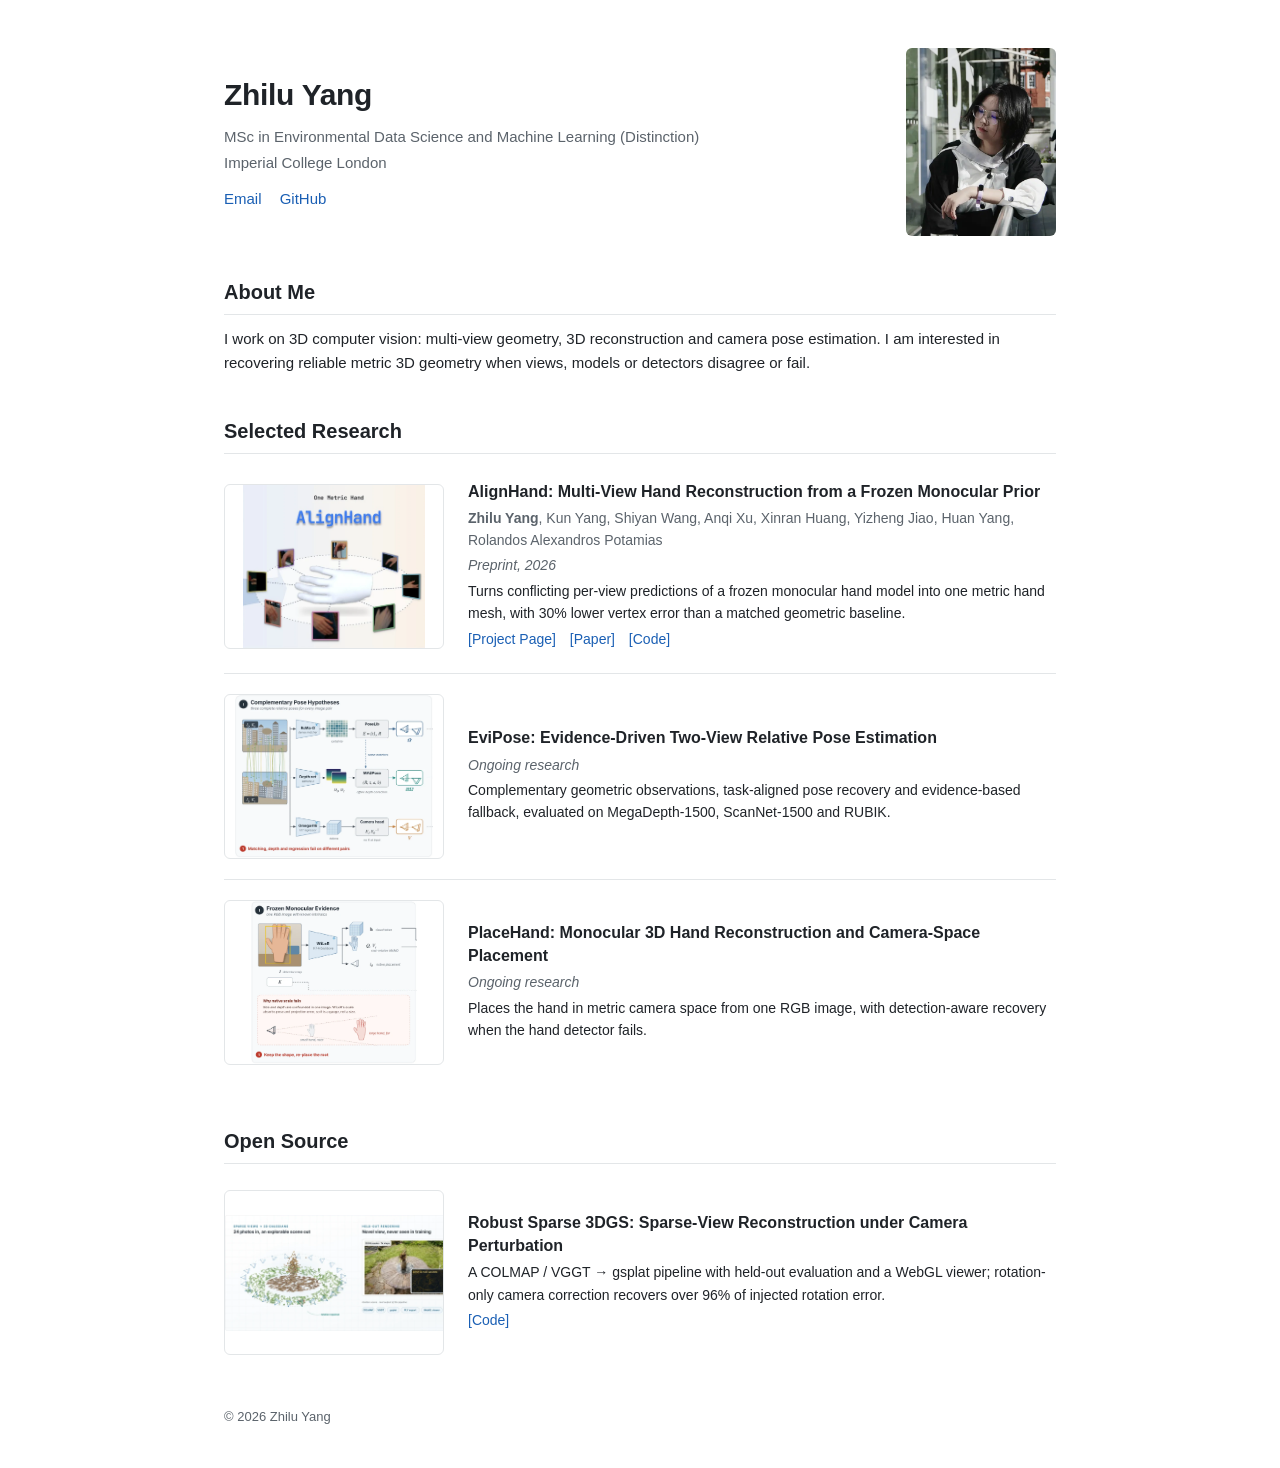
==== commit 5ad150b5: "Initial commit" ====
--- a/index.html
+++ b/index.html
@@ -3,209 +3,103 @@
 <head>
   <meta charset="utf-8">
   <meta name="viewport" content="width=device-width, initial-scale=1">
-  <title>Zhilu Yang | 3D Vision &amp; Multi-View Geometry</title>
-  <meta name="description" content="Zhilu Yang works on 3D vision and multi-view geometry: metric hand reconstruction and relative camera pose, at Imperial College London.">
+  <title>Zhilu Yang | 3D Vision</title>
+  <meta name="description" content="Zhilu Yang works on 3D vision: multi-view geometry, 3D reconstruction and camera pose estimation.">
   <meta name="author" content="Zhilu Yang">
-  <meta name="theme-color" content="#eef1f2">
   <link rel="canonical" href="https://ada-zy2425.github.io/">
-  <link rel="stylesheet" href="assets/styles.css?v=20261024f">
+  <link rel="stylesheet" href="assets/site.css?v=20261121b">
   <meta property="og:type" content="website">
-  <meta property="og:title" content="Zhilu Yang | 3D Vision &amp; Multi-View Geometry">
-  <meta property="og:description" content="3D vision, multi-view geometry, and metric reconstruction.">
+  <meta property="og:title" content="Zhilu Yang | 3D Vision">
+  <meta property="og:description" content="3D reconstruction, multi-view geometry and camera pose estimation.">
   <meta property="og:url" content="https://ada-zy2425.github.io/">
   <meta property="og:image" content="https://ada-zy2425.github.io/assets/og-card.png">
-  <meta name="twitter:card" content="summary_large_image">
   <link rel="icon" href="data:,">
 </head>
 <body>
-  <div class="site-shell" id="top">
-    <a class="skip-link" href="#main-content">Skip to content</a>
-
-    <header class="topbar">
-      <nav aria-label="Primary navigation">
-        <a href="#top">About</a>
-        <a href="#research">Research</a>
-        <a href="#engineering">Engineering</a>
-      </nav>
+  <main class="page">
+    <header class="header">
+      <div>
+        <h1>Zhilu Yang</h1>
+        <p>MSc in Environmental Data Science and Machine Learning (Distinction)</p>
+        <p>Imperial College London</p>
+        <p class="contact">
+          <a href="mailto:yyang121013@gmail.com">Email</a>
+          <a href="https://github.com/ada-zy2425" target="_blank" rel="me noreferrer">GitHub</a>
+        </p>
+      </div>
+      <img src="assets/images/zhilu-profile-crop-v3.webp" width="512" height="640" alt="Zhilu Yang">
     </header>
 
-    <main id="main-content">
-      <section class="hero" aria-labelledby="hero-title">
-        <div class="hero-copy">
-          <p class="eyebrow">3D Vision · Multi-View Geometry</p>
-          <h1 id="hero-title">Zhilu Yang</h1>
-          <p class="role">MSc student in Environmental Data Science and Machine Learning</p>
-          <p class="institution">Department of Earth Science and Engineering · Imperial College London</p>
+    <section class="about">
+      <h2>About Me</h2>
+      <p>
+        I work on 3D computer vision: multi-view geometry, 3D reconstruction and camera pose
+        estimation. I am interested in recovering reliable metric 3D geometry when views,
+        models or detectors disagree or fail.
+      </p>
+    </section>
 
-          <p class="intro">
-            My research is in 3D computer vision, with a focus on multi-view geometry and
-            3D reconstruction. I currently work on 3D hand reconstruction from multiple
-            calibrated views and from a single image, and on relative camera pose estimation
-            between widely separated views.
+    <section>
+      <h2>Selected Research</h2>
+
+      <article class="item">
+        <a class="thumb" href="https://ada-zy2425.github.io/AlignHand/" target="_blank" rel="noreferrer">
+          <img src="assets/images/thumb-alignhand.webp" loading="lazy" alt="AlignHand turns independent per-view hand meshes into one metric hand.">
+        </a>
+        <div class="info">
+          <h3>AlignHand: Multi-View Hand Reconstruction from a Frozen Monocular Prior</h3>
+          <p><strong>Zhilu Yang</strong>, Kun Yang, Shiyan Wang, Anqi Xu, Xinran Huang, Yizheng Jiao, Huan Yang, Rolandos Alexandros Potamias</p>
+          <p class="venue">Preprint, 2026</p>
+          <p class="desc">Turns conflicting per-view predictions of a frozen monocular hand model into one metric hand mesh, with 30% lower vertex error than a matched geometric baseline.</p>
+          <p class="links">
+            <a href="https://ada-zy2425.github.io/AlignHand/" target="_blank" rel="noreferrer">[Project Page]</a>
+            <a href="https://ada-zy2425.github.io/AlignHand/static/AlignHand.pdf" target="_blank" rel="noreferrer">[Paper]</a>
+            <a href="https://github.com/ada-zy2425/AlignHand" target="_blank" rel="noreferrer">[Code]</a>
           </p>
+        </div>
+      </article>
 
-          <div class="hero-links" aria-label="Profile links">
-            <a href="mailto:yyang121013@gmail.com">Email <span aria-hidden="true">↗</span></a>
-            <a href="https://github.com/ada-zy2425" target="_blank" rel="me noreferrer">GitHub <span aria-hidden="true">↗</span></a>
-          </div>
+      <article class="item">
+        <div class="thumb">
+          <img src="assets/images/thumb-evipose.webp" loading="lazy" alt="Dense matching, depth-assisted solving and pose regression produce complementary pose hypotheses.">
         </div>
+        <div class="info">
+          <h3>EviPose: Evidence-Driven Two-View Relative Pose Estimation</h3>
+          <p class="venue">Ongoing research</p>
+          <p class="desc">Complementary geometric observations, task-aligned pose recovery and evidence-based fallback, evaluated on MegaDepth-1500, ScanNet-1500 and RUBIK.</p>
+        </div>
+      </article>
 
-        <figure class="portrait-frame">
-          <img src="assets/images/zhilu-profile-crop-v3.webp" width="512" height="640" alt="Zhilu Yang at Imperial College London.">
-        </figure>
-      </section>
+      <article class="item">
+        <div class="thumb">
+          <img src="assets/images/thumb-placehand.webp" loading="lazy" alt="A single RGB image with known intrinsics; hand size and depth are confounded.">
+        </div>
+        <div class="info">
+          <h3>PlaceHand: Monocular 3D Hand Reconstruction and Camera-Space Placement</h3>
+          <p class="venue">Ongoing research</p>
+          <p class="desc">Places the hand in metric camera space from one RGB image, with detection-aware recovery when the hand detector fails.</p>
+        </div>
+      </article>
+    </section>
 
-      <section class="content-section" id="research" aria-labelledby="research-title">
-        <div class="section-heading">
-          <div>
-            <p class="section-kicker">Projects</p>
-            <h2 id="research-title">Research</h2>
-          </div>
+    <section>
+      <h2>Open Source</h2>
+
+      <article class="item">
+        <a class="thumb" href="https://github.com/ada-zy2425/robust-sparse-3dgs" target="_blank" rel="noreferrer">
+          <img src="assets/images/thumb-3dgs.webp" loading="lazy" alt="Sparse-view 3D Gaussian reconstruction from 24 photos and a held-out rendering.">
+        </a>
+        <div class="info">
+          <h3>Robust Sparse 3DGS: Sparse-View Reconstruction under Camera Perturbation</h3>
+          <p class="desc">A COLMAP / VGGT → gsplat pipeline with held-out evaluation and a WebGL viewer; rotation-only camera correction recovers over 96% of injected rotation error.</p>
+          <p class="links">
+            <a href="https://github.com/ada-zy2425/robust-sparse-3dgs" target="_blank" rel="noreferrer">[Code]</a>
+          </p>
         </div>
+      </article>
+    </section>
 
-        <article class="project" id="form2frame">
-          <header class="project-head">
-            <p class="project-meta"><span>Multi-view 3D hand reconstruction</span></p>
-            <h3>Form2Frame</h3>
-            <p class="project-subtitle">Calibrated multi-view hand meshes from frozen monocular priors</p>
-          </header>
-          <a class="project-figure" href="assets/images/form2frame-architecture.png" target="_blank" rel="noreferrer" aria-label="Open the full Form2Frame figure">
-            <img src="assets/images/form2frame-architecture.png" width="2800" height="1089" loading="lazy" alt="Form2Frame in three stages: calibrated evidence formation, scaffold-guided metric placement, and evidence-guided regional fusion.">
-          </a>
-          <div class="project-text">
-            <p>
-              Form2Frame turns synchronized, calibrated views into one metric hand mesh while
-              HaMeR and WiLoR stay frozen. Per-joint view weights suppress occluded views
-              before triangulation. Every monocular mesh is then placed into a shared metric
-              frame by robust Sim(3), and each anatomical region picks its best source mesh.
-            </p>
-            <p class="result">
-              4.39 mm mesh MPJPE on DexYCB-MV with no alignment of any kind. Vertex error is
-              26% lower than HaMeR with uniform triangulation on DexYCB-MV, and 30% lower on HanCo.
-            </p>
-          </div>
-        </article>
-
-        <article class="project" id="evgr">
-          <header class="project-head">
-            <p class="project-meta"><span>Two-view geometry</span></p>
-            <h3>Extreme-View Geometry Recovery (EVGR)</h3>
-            <p class="project-subtitle">Deciding which pose evidence to trust, on outdoor, indoor and driving benchmarks</p>
-          </header>
-          <a class="project-figure" href="assets/images/evgr-architecture.png?v=20261031" target="_blank" rel="noreferrer" aria-label="Open the full EVGR figure">
-            <img src="assets/images/evgr-architecture.png?v=20261031" width="4000" height="1440" loading="lazy" alt="EVGR: complementary relative-pose hypotheses; per-benchmark reliability actions (a dominance-gated router on MegaDepth, match certification for metric scale on RUBIK, calibrated precision fusion on ScanNet); frozen one-shot test results on all three benchmarks.">
-          </a>
-          <div class="project-text">
-            <p>
-              Dense matching, depth-assisted solving and camera regression each fail on different
-              image pairs, and where the failure shows differs by benchmark. EVGR keeps complete
-              pose hypotheses and acts on that evidence: a dominance-gated router on MegaDepth,
-              certified matches for metric scale on RUBIK, calibrated fusion on ScanNet.
-            </p>
-            <p class="result">
-              71.6% AUC@5 on MegaDepth-1500, 40.13% on ScanNet-1500 and 65.50% success on RUBIK,
-              matching or exceeding the strongest reported results (71.6%, 36.97% and 60.3%).
-            </p>
-          </div>
-        </article>
-
-        <article class="project" id="conddepth">
-          <header class="project-head">
-            <p class="project-meta"><span>Monocular 3D hand reconstruction</span></p>
-            <h3>CondDepth</h3>
-            <p class="project-subtitle">Camera-space hand placement from a single RGB image</p>
-          </header>
-          <a class="project-figure" href="assets/images/conddepth-architecture.png?v=20261031" target="_blank" rel="noreferrer" aria-label="Open the full CondDepth figure">
-            <img src="assets/images/conddepth-architecture.png?v=20261031" width="4000" height="1440" loading="lazy" alt="CondDepth: frozen WiLoR evidence, a ray-conditioned root readout, and metric placement of the hand in the camera frustum. Camera-space MPJPE: DexYCB 27.4 mm versus 30.0 for ScaleHP, HO3D v3 32.4 mm versus 33.4, FreiHAND 38.9 mm.">
-          </a>
-          <div class="project-text">
-            <p>
-              In a single image, hand size and depth are confounded. WiLoR's native scale
-              turns out to be a gauge that absorbs pose and projection error, not a physical
-              size. CondDepth therefore keeps WiLoR's hand shape and learns only where the
-              wrist sits along its camera ray, so one mechanism places the hand in metric
-              camera space across three benchmarks.
-            </p>
-            <p class="result">
-              Camera-space MPJPE of 27.40 mm on DexYCB and 32.39 mm on HO3D v3, outperforming
-              ScaleHP, the strongest reported camera-space method (30.0 and 33.4 mm), and
-              38.92 mm on FreiHAND. All from one RGB image with known intrinsics, scored with
-              no alignment.
-            </p>
-          </div>
-        </article>
-
-        <article class="project" id="fuse-net">
-          <header class="project-head">
-            <p class="project-meta"><span>Multimodal learning</span><span aria-hidden="true">·</span><span>CVPR 2026</span></p>
-            <h3>FUSE-Net</h3>
-            <p class="project-subtitle">Factorize, Reconstruct, Enhance: A Unified Framework for Multimodal Sentiment Analysis</p>
-            <p class="authors"><strong>Zhilu Yang</strong>, Mingcheng Li</p>
-          </header>
-          <a class="project-figure" href="assets/images/fuse-net-architecture.png" target="_blank" rel="noreferrer" aria-label="Open the full FUSE-Net figure">
-            <img src="assets/images/fuse-net-architecture.png" width="4000" height="1440" loading="lazy" alt="FUSE-Net: hierarchical modality factorization, a variational reconstruction channel, and multi-factor dynamic fusion.">
-          </a>
-          <div class="project-text">
-            <p>
-              FUSE-Net predicts sentiment from text, audio and video. It splits each modality
-              into shared, specific and noise factors, uses a variational reconstruction
-              branch to check that those factors still carry the signal, and fuses them with
-              per-sample weights and a learned noise gate.
-            </p>
-            <p class="result">
-              Reported MAE of 0.688 on CMU-MOSI and 0.527 on CMU-MOSEI.
-            </p>
-            <div class="inline-links">
-              <a href="https://cvpr.thecvf.com/virtual/2026/poster/39669" target="_blank" rel="noreferrer">CVPR 2026 poster <span aria-hidden="true">↗</span></a>
-              <a href="https://github.com/ada-zy2425/FUSE-Net" target="_blank" rel="noreferrer">Code <span aria-hidden="true">↗</span></a>
-            </div>
-          </div>
-        </article>
-      </section>
-
-      <section class="content-section engineering-section" id="engineering" aria-labelledby="engineering-title">
-        <div class="section-heading">
-          <div>
-            <p class="section-kicker">Open source</p>
-            <h2 id="engineering-title">Engineering</h2>
-          </div>
-        </div>
-
-        <article class="project" id="robust-3dgs">
-          <header class="project-head">
-            <p class="project-meta"><span>3D Gaussian Splatting</span></p>
-            <h3>Robust Sparse 3DGS</h3>
-            <p class="project-subtitle">Sparse-view reconstruction that survives real camera error</p>
-          </header>
-          <a class="project-figure" href="assets/images/robust-sparse-3dgs.webp" target="_blank" rel="noreferrer" aria-label="Open the full Robust Sparse 3DGS overview">
-            <img src="assets/images/robust-sparse-3dgs.webp" width="4000" height="1320" loading="lazy" alt="Robust Sparse 3DGS: 24 sparse camera views around a Gaussian scene, a real held-out render with its error map, and the main fixes: a 1 degree rotation costs 3.2 dB, rotation repair recovers 2.6 dB and 96% of the injected rotation, and an initialization crash is removed.">
-          </a>
-          <div class="project-text">
-            <p>
-              An end-to-end COLMAP / VGGT → gsplat pipeline with held-out evaluation, PLY export
-              and a local WebGL viewer. I traced two failures in sparse-view training, an
-              initialization crash and a large sensitivity to camera rotation, and repaired
-              both with controlled experiments.
-            </p>
-            <div class="inline-links">
-              <a href="https://github.com/ada-zy2425/robust-sparse-3dgs" target="_blank" rel="noreferrer">Code <span aria-hidden="true">↗</span></a>
-            </div>
-          </div>
-        </article>
-      </section>
-    </main>
-
-    <footer>
-      <p>© 2026 Zhilu Yang</p>
-      <div>
-        <a href="mailto:yyang121013@gmail.com">Email</a>
-        <a href="#top">Back to top ↑</a>
-      </div>
-    </footer>
-
-    <script type="application/ld+json">
-      {"@context":"https://schema.org","@type":"Person","name":"Zhilu Yang","url":"https://ada-zy2425.github.io/","email":"mailto:yyang121013@gmail.com","jobTitle":"MSc Student and 3D Vision Researcher","affiliation":{"@type":"CollegeOrUniversity","name":"Imperial College London","url":"https://www.imperial.ac.uk/"},"sameAs":["https://github.com/ada-zy2425"],"knowsAbout":["3D vision","multi-view geometry","relative pose estimation","3D hand reconstruction","3D Gaussian splatting"]}
-    </script>
-  </div>
+    <footer>© 2026 Zhilu Yang</footer>
+  </main>
 </body>
 </html>
--- a/assets/site.css
+++ b/assets/site.css
@@ -0,0 +1,83 @@
+:root {
+  --text: #1f2328;
+  --muted: #5b636b;
+  --link: #1a5fb4;
+  --rule: #e3e6e8;
+}
+
+* { box-sizing: border-box; }
+
+html { -webkit-text-size-adjust: 100%; }
+
+body {
+  margin: 0;
+  color: var(--text);
+  background: #fff;
+  font-family: -apple-system, BlinkMacSystemFont, "Segoe UI", "Helvetica Neue", Arial, "PingFang SC", "Microsoft YaHei", sans-serif;
+  font-size: 15px;
+  line-height: 1.6;
+}
+
+a { color: var(--link); text-decoration: none; }
+a:hover { text-decoration: underline; }
+
+.page { max-width: 880px; margin: 0 auto; padding: 48px 24px 40px; }
+
+.header {
+  display: grid;
+  grid-template-columns: minmax(0, 1fr) 150px;
+  gap: 32px;
+  align-items: center;
+}
+
+.header h1 { margin: 0 0 6px; font-size: 30px; font-weight: 600; letter-spacing: -0.01em; }
+.header .cn { font-weight: 400; color: var(--muted); }
+.header p { margin: 2px 0; color: var(--muted); }
+.header .contact { margin-top: 12px; }
+.header .contact a { margin-right: 14px; }
+.header img { width: 150px; height: auto; border-radius: 6px; }
+
+h2 {
+  margin: 40px 0 6px;
+  padding-bottom: 6px;
+  border-bottom: 1px solid var(--rule);
+  font-size: 20px;
+  font-weight: 600;
+}
+
+.about p { margin: 12px 0 0; }
+
+.item {
+  display: grid;
+  grid-template-columns: 220px minmax(0, 1fr);
+  gap: 24px;
+  align-items: center;
+  padding: 20px 0;
+  border-bottom: 1px solid var(--rule);
+}
+.item:last-child { border-bottom: 0; }
+
+.thumb {
+  display: block;
+  aspect-ratio: 4 / 3;
+  border: 1px solid var(--rule);
+  border-radius: 6px;
+  overflow: hidden;
+  background: #fff;
+}
+.thumb img { width: 100%; height: 100%; object-fit: contain; display: block; }
+
+.info h3 { margin: 0 0 4px; font-size: 16px; font-weight: 600; line-height: 1.45; }
+.info p { margin: 3px 0; font-size: 14px; color: var(--muted); }
+.info .venue { font-style: italic; }
+.info .desc { color: var(--text); }
+.info .links a { margin-right: 10px; }
+
+footer { margin-top: 32px; font-size: 13px; color: var(--muted); }
+
+@media (max-width: 640px) {
+  .page { padding: 32px 18px; }
+  .header { grid-template-columns: 1fr; }
+  .header img { width: 130px; order: -1; }
+  .item { grid-template-columns: 1fr; gap: 12px; }
+}
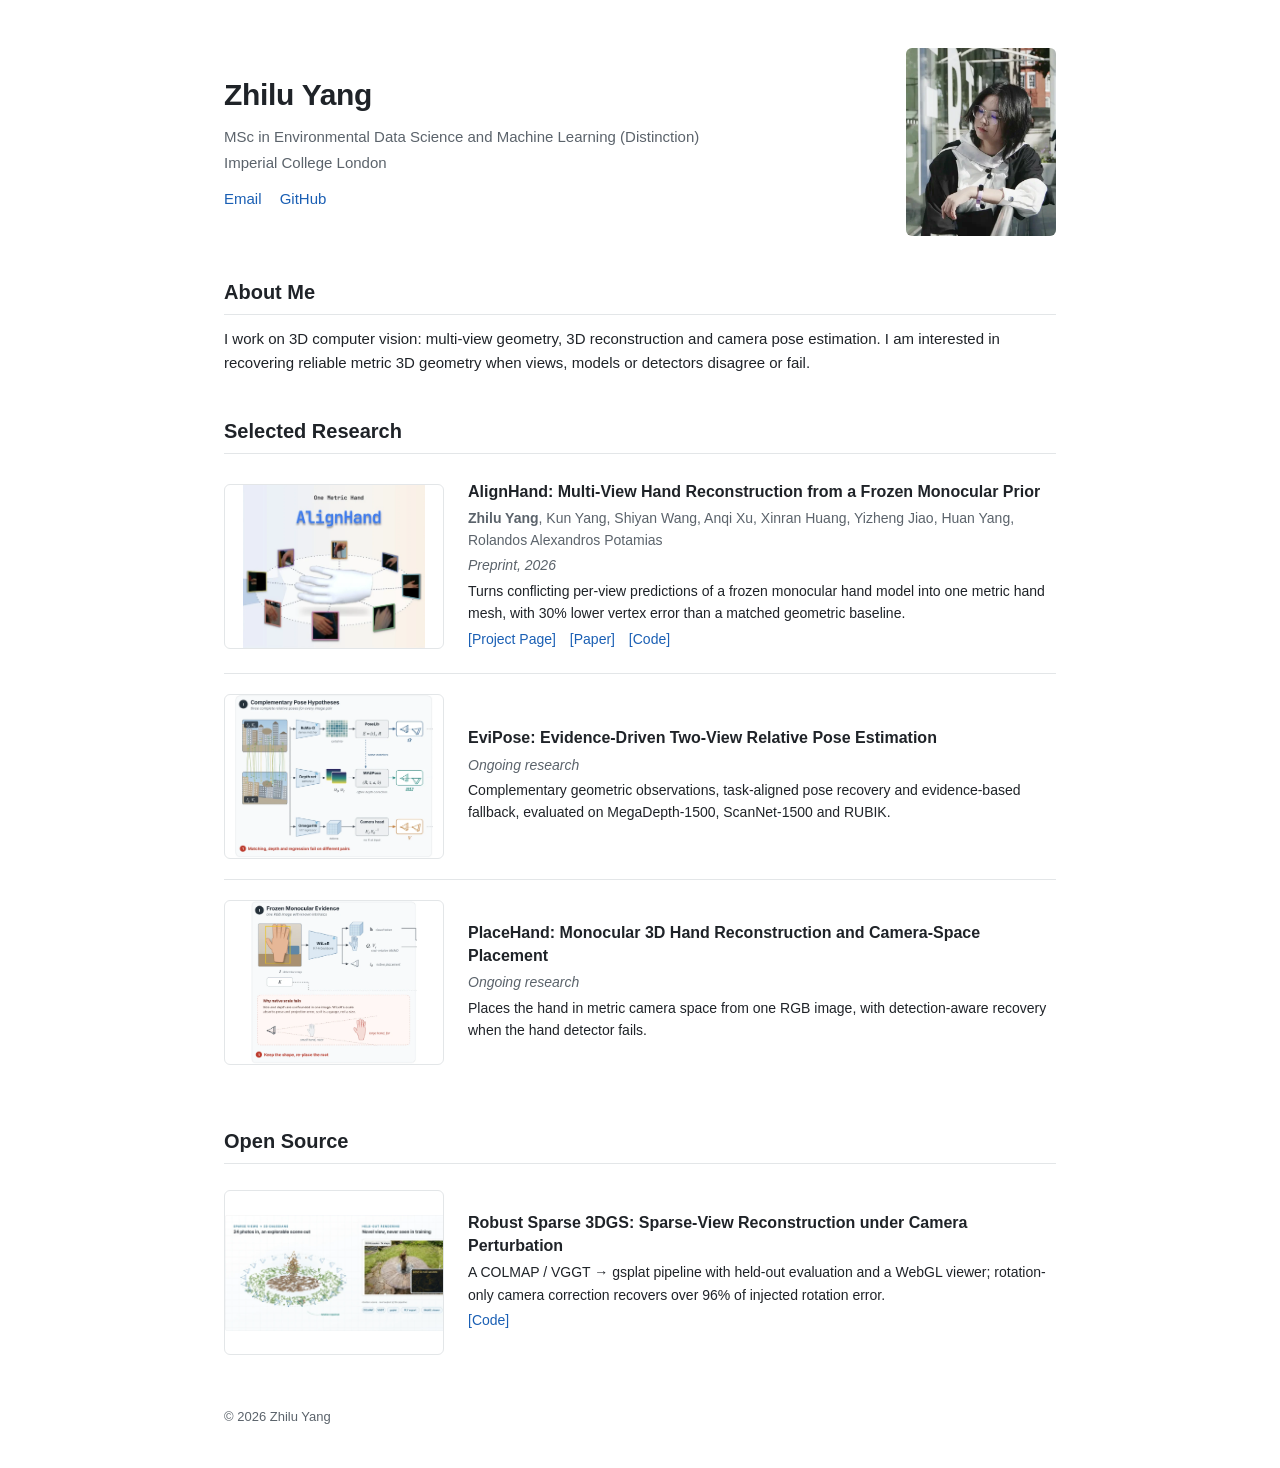
==== commit 0e166b8a: "Brighten portrait" ====
--- a/index.html
+++ b/index.html
@@ -7,7 +7,7 @@
   <meta name="description" content="Zhilu Yang works on 3D vision: multi-view geometry, 3D reconstruction and camera pose estimation.">
   <meta name="author" content="Zhilu Yang">
   <link rel="canonical" href="https://ada-zy2425.github.io/">
-  <link rel="stylesheet" href="assets/site.css?v=20261121b">
+  <link rel="stylesheet" href="assets/site.css?v=20261122">
   <meta property="og:type" content="website">
   <meta property="og:title" content="Zhilu Yang | 3D Vision">
   <meta property="og:description" content="3D reconstruction, multi-view geometry and camera pose estimation.">
@@ -27,7 +27,7 @@
           <a href="https://github.com/ada-zy2425" target="_blank" rel="me noreferrer">GitHub</a>
         </p>
       </div>
-      <img src="assets/images/zhilu-profile-crop-v3.webp" width="512" height="640" alt="Zhilu Yang">
+      <img src="assets/images/zhilu-profile-crop-v3.webp?v=2" width="512" height="640" alt="Zhilu Yang">
     </header>
 
     <section class="about">
